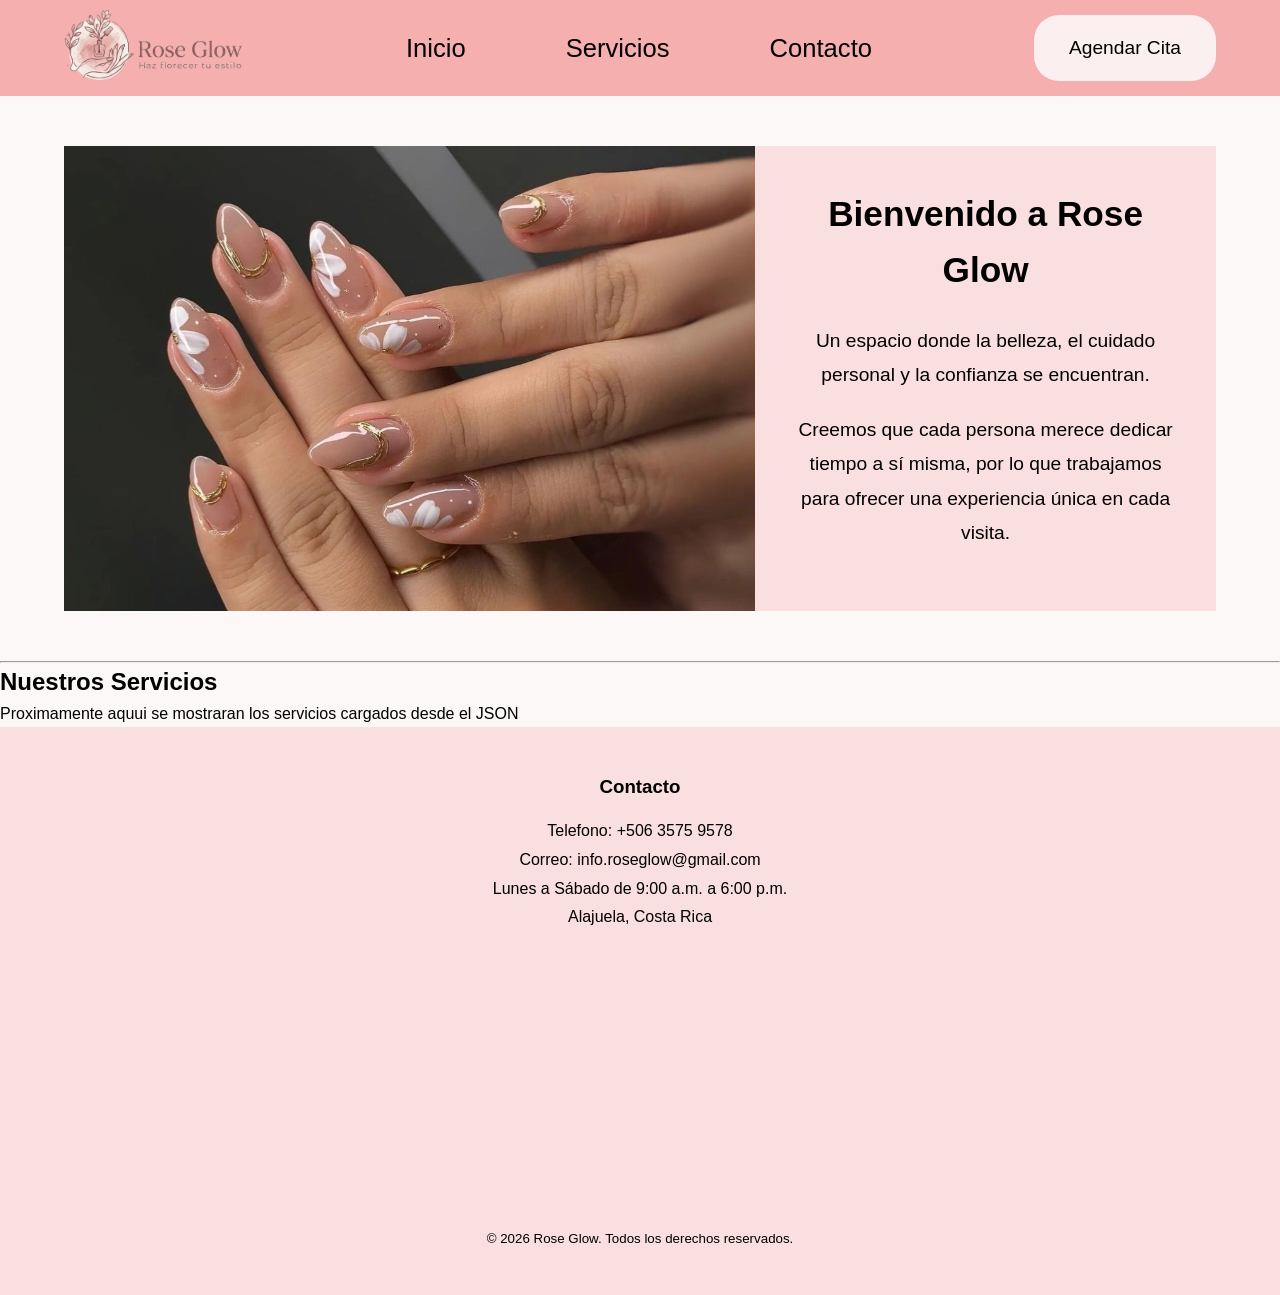
==== index.html @ ce11af3e "Creacion de header, hero y footer" ====
<!DOCTYPE html>
<html lang="es">

<head>
    <meta charset="UTF-8">
    <meta name="viewport" content="width=device-width, initial-scale=1.0">
    <link rel="stylesheet" href="css/styles.css">
    <title>Rose Glow | Haz florecer tu estilo</title>
</head>

<body>
    <header class="site-header">
        <div class="container header-content">
            <div class="logo-container">
                <img src="images/logo horizontal.png" alt="Logo Rose Glow" class="logo">
            </div>
            <nav class="main-nav">
                <ul>
                    <li><a href="index.html">Inicio</a></li>
                    <li><a href="#servicios">Servicios</a></li>
                    <li><a href="#contacto">Contacto</a></li>
                </ul>
            </nav>
            <a href="agendar.html" class="btn-agendar">Agendar Cita</a>
        </div>
    </header>
    <main>
        <section id="inicio" class="hero">
            <div class="container hero-content">
                <figure class="hero-image">
                    <img src="images/imagen hero.jpg" alt="Diseño de uñas">
                </figure>
                <div class="hero-text">
                    <h1>Bienvenido a Rose Glow</h1>
                    <p>
                        Un espacio donde la belleza, el cuidado personal y la confianza se encuentran.</p>
                    <p>
                        Creemos que cada persona merece dedicar tiempo a sí misma, por lo que trabajamos para ofrecer una
                        experiencia única en cada visita.
                    </p>
                </div>
            </div>
        </section>

        <hr>

        <section id="servicios">
            <h2>Nuestros Servicios</h2>

            <p>Proximamente aquui se mostraran los servicios cargados desde el JSON</p>
        </section>
    </main>

    <footer id="contacto">
        <div class="footer-container">
            <div class="footer-info">
                <h3>Contacto</h3>
                <address>
                    Telefono: +506 3575 9578 <br>
                    Correo: info.roseglow@gmail.com <br>
                    Lunes a Sábado de 9:00 a.m. a 6:00 p.m. <br>
                    Alajuela, Costa Rica
                </address>
            </div>

            <div class="footer-map">
                <iframe src="https://www.google.com/maps?q=Alajuela,Costa%20Rica&output=embed" width="350" height="250"
                    loading="lazy" title="Mapa de Rose Glow">
                </iframe>
            </div>
        </div>
        <p>
            <small>&copy; 2026 Rose Glow. Todos los derechos reservados.</small>
        </p>
    </footer>
</body>

</html>
---- css/styles.css ----
/* =========================
Reset
========================= */

* {
    margin: 0;
    padding: 0;
    box-sizing: border-box;
}

html {
    scroll-behavior: smooth;
}

body {
    font-family: Arial, Helvetica, sans-serif;
    background-color: #fcf8f8;
    color: #000;
    line-height: 1.6;
}

/* =========================
Utilidades generales
========================= */

.container {
    width: 90%;
    margin: 0 auto;
    display: block;
}

/* =========================
Header
========================= */

.site-header{
    background-color: #f5afaf;
    padding: 3px 0;
}

.header-content{
    display: flex;
    align-items: center;
    justify-content: space-between;
    min-height: 90px;
}

.logo{
    width: 180px;
    height: auto;
}

/* =========================
Navegación
========================= */

.main-nav ul {
    list-style: none;
    display: flex;
    align-items: center;
}

.main-nav li {
    padding: 0 40px;
}

.main-nav a {
    text-decoration: none;
    color: black;
    font-size: 1.6rem;
    padding: 8px 10px;
    border-radius: 6px;
    display: inline-block;
}

.main-nav a:hover {
    background-color: #fbefef;
}

/* =========================
Hero
========================= */

.hero {
    padding: 50px 0;
}

.hero-content {
    display: flex;
    align-items: stretch;
    overflow: hidden;
}

.hero-text {
    width: 40%;
    background-color: #f9dfdf;
    display: flex;
    flex-direction: column;
    justify-content: center;
    padding: 40px;
    text-align: center;
}

.hero-text h1 {
    font-size: 2.2rem;
    margin-bottom: 25px;
}

.hero-text p {
    font-size: 1.2rem;
    line-height: 1.8;
    margin-bottom: 20px;
}

.hero-image {
    width: 60%;
}

.hero-image img {
    width: 100%;
    height: 100%;
    object-fit: cover;
    display: block;
}

/* =========================
Boton Agendar
========================= */

.btn-agendar {
    background-color: #fbefef;
    color: black;
    padding: 18px 35px;
    border-radius: 25px;
    font-size: 1.2rem;
    text-decoration: none;
}

.btn-agendar:hover {
    background-color: #f9dfdf;
}

/* =========================
Footer
========================= */

footer {
    background-color: #f9dfdf;
    padding: 45px 20px;
    text-align: center;
}

footer h3 {
    margin-bottom: 15px;
}

footer address {
    font-style: normal;
    line-height: 1.8;
    margin-bottom: 20px;
}

footer iframe {
    margin-top: 15px;
    border: none;
    border-radius: 10px;
}
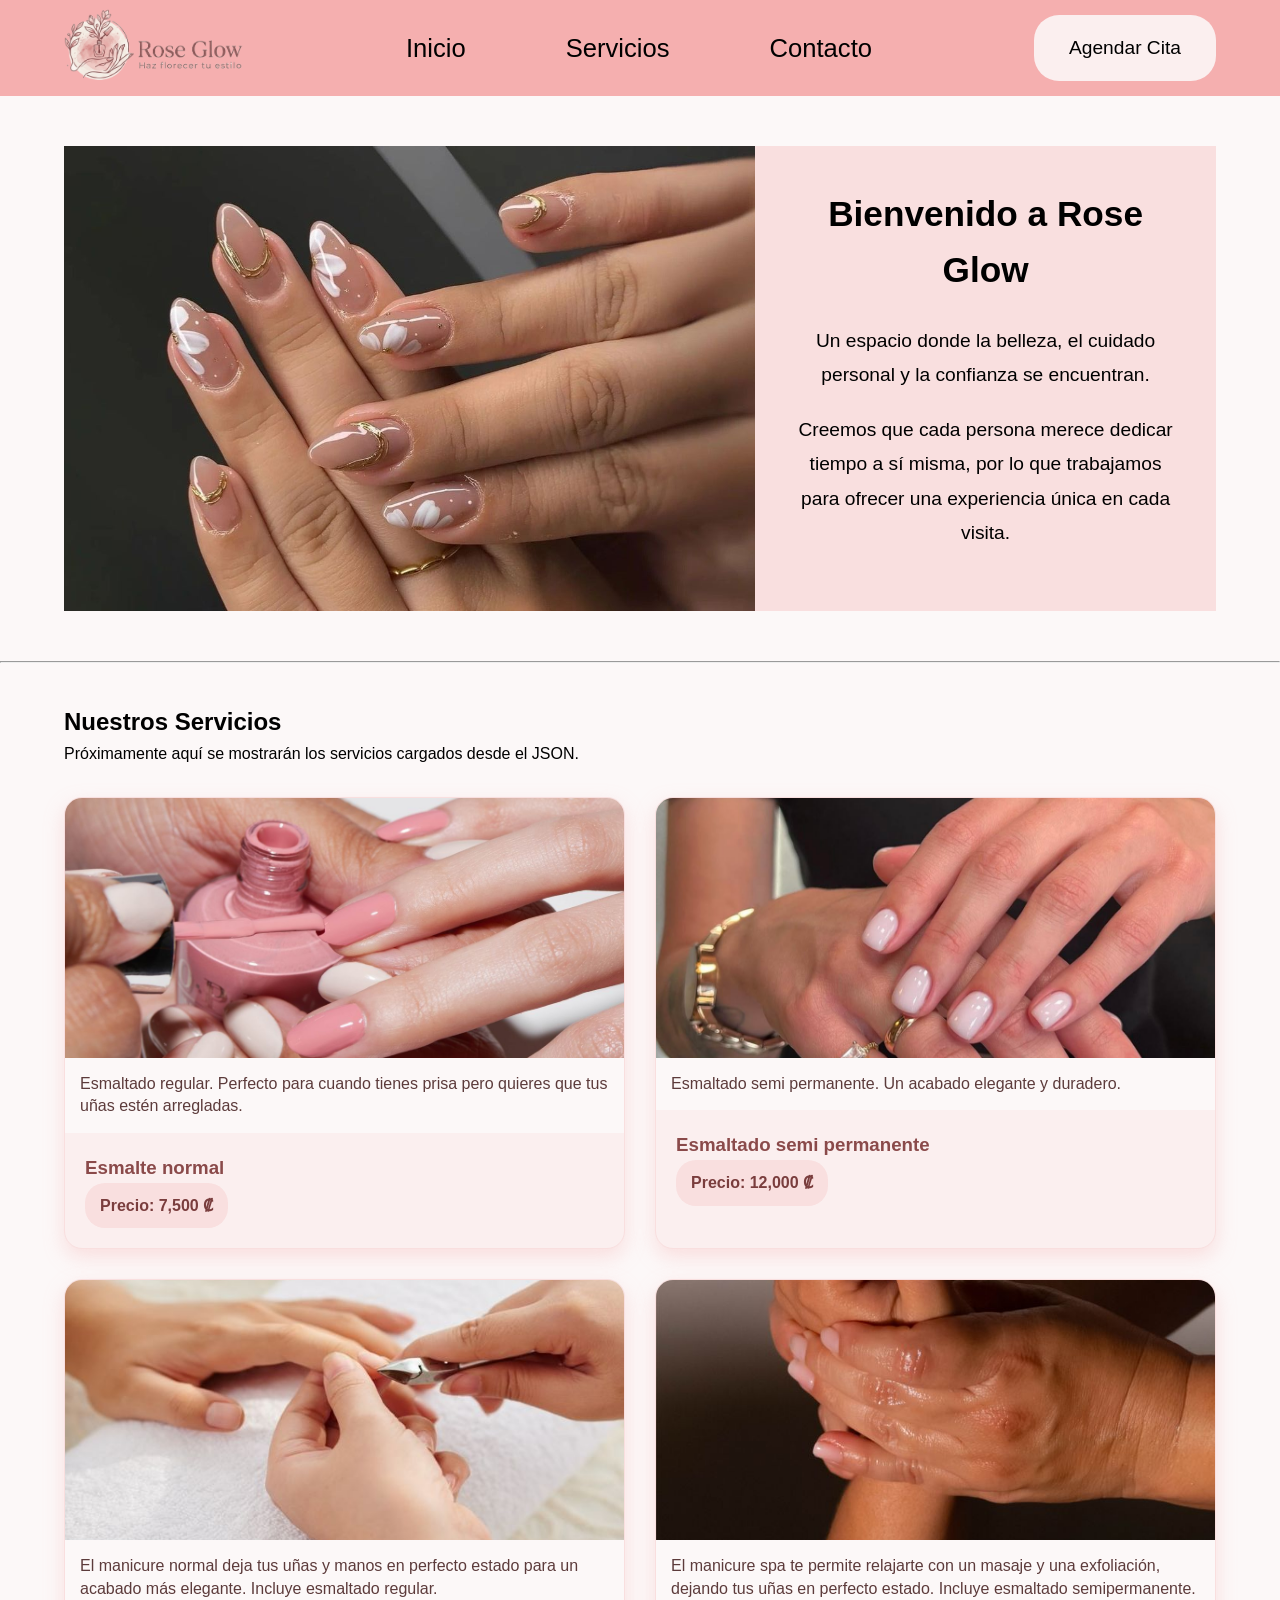
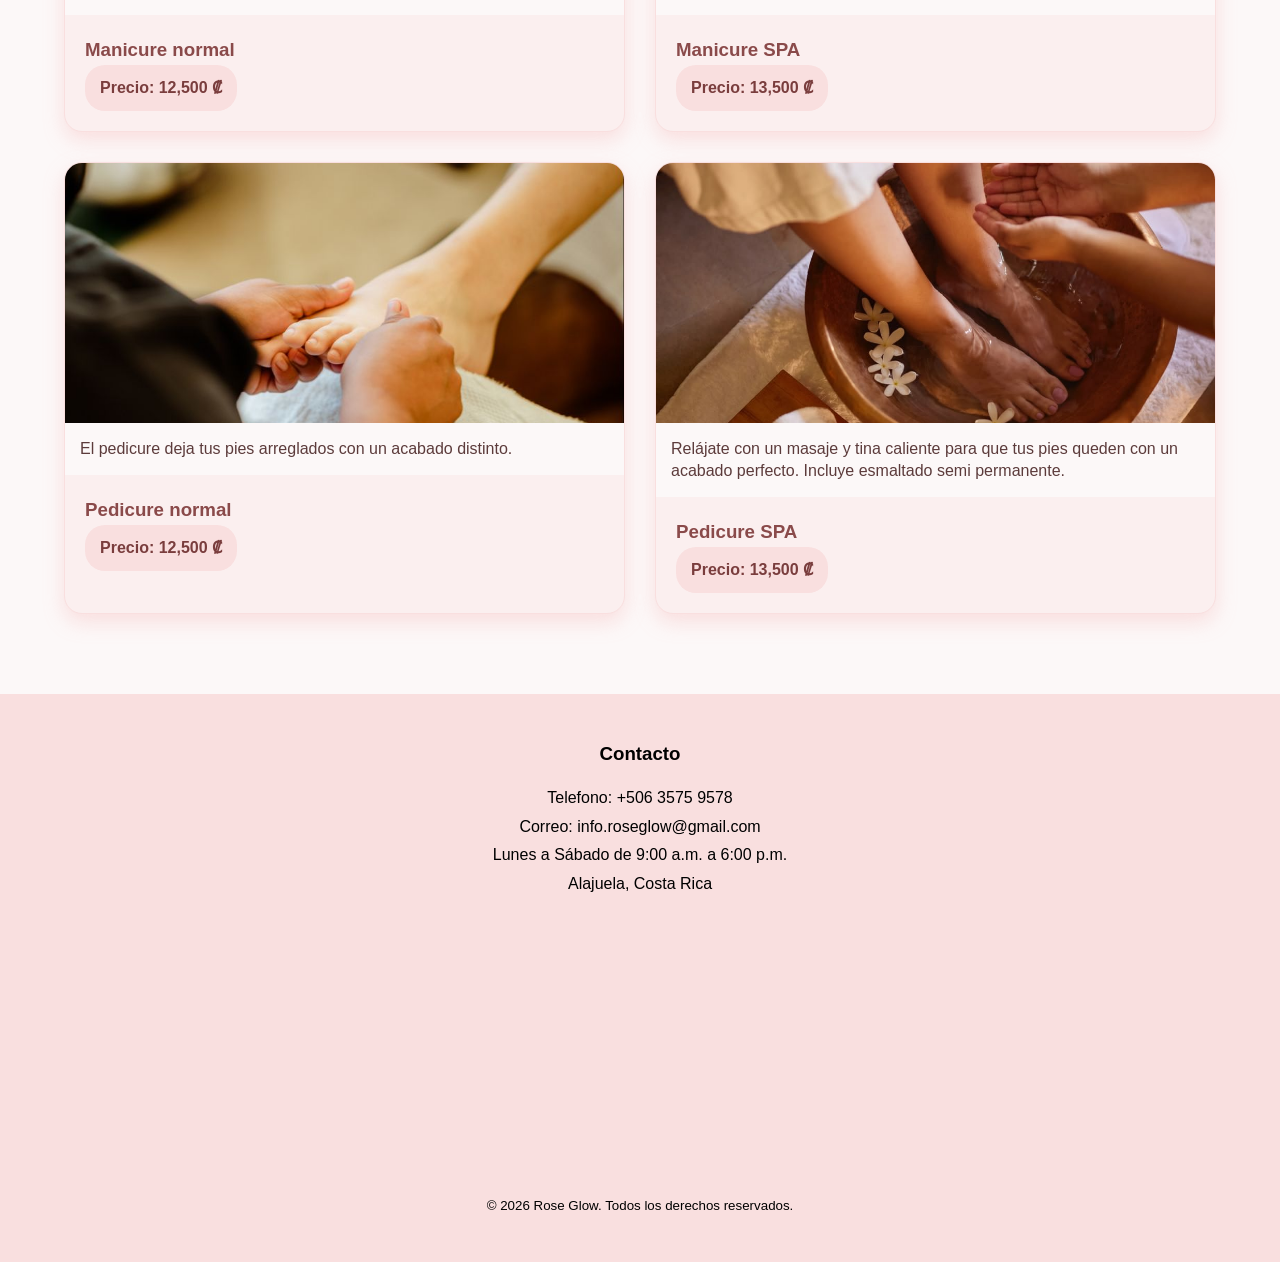
==== commit 08e2e875: "Servcios creados en cards individuales (foto, descripcion y precio para cada uno)" ====
--- a/index.html
+++ b/index.html
@@ -45,10 +45,105 @@
         <hr>
 
         <section id="servicios">
-            <h2>Nuestros Servicios</h2>
+    <section id="servicios" class="events-section">
+    <div class="container">
+        <h2>Nuestros Servicios</h2>
 
-            <p>Proximamente aquui se mostraran los servicios cargados desde el JSON</p>
-        </section>
+        <p>Próximamente aquí se mostrarán los servicios cargados desde el JSON.</p>
+
+        <div class="servicios-grid">
+
+            <article class="servicios-card">
+                <figure>
+                    <img src="images/esmalte normal.jpg" alt="Esmalte normal">
+                    <figcaption>
+                        Esmaltado regular. Perfecto para cuando tienes prisa pero quieres que tus uñas estén arregladas.
+                    </figcaption>
+                </figure>
+
+                <div class="servicios-card-content">
+                    <h3>Esmalte normal</h3>
+                    <span class="servicios-category">Precio: 7,500 ₡</span>
+                </div>
+            </article>
+
+            <article class="servicios-card">
+                <figure>
+                    <img src="images/esmaltado semi.jpg" alt="Esmaltado semi permanente">
+                    <figcaption>
+                        Esmaltado semi permanente. Un acabado elegante y duradero.
+                    </figcaption>
+                </figure>
+
+                <div class="servicios-card-content">
+                    <h3>Esmaltado semi permanente</h3>
+                    <span class="servicios-category">Precio: 12,000 ₡</span>
+                </div>
+            </article>
+
+            <article class="servicios-card">
+                <figure>
+                    <img src="images/manicure normal.jpg" alt="Manicure normal">
+                    <figcaption>
+                        El manicure normal deja tus uñas y manos en perfecto estado para un acabado más elegante.
+                        Incluye esmaltado regular.
+                    </figcaption>
+                </figure>
+
+                <div class="servicios-card-content">
+                    <h3>Manicure normal</h3>
+                    <span class="servicios-category">Precio: 12,500 ₡</span>
+                </div>
+            </article>
+
+            <article class="servicios-card">
+                <figure>
+                    <img src="images/Manicure SPA.jpg" alt="Manicure spa">
+                    <figcaption>
+                        El manicure spa te permite relajarte con un masaje y una exfoliación, dejando tus uñas en perfecto estado.
+                        Incluye esmaltado semipermanente.
+                    </figcaption>
+                </figure>
+
+                <div class="servicios-card-content">
+                    <h3>Manicure SPA</h3>
+                    <span class="servicios-category">Precio: 13,500 ₡</span>
+                </div>
+            </article>
+
+            <article class="servicios-card">
+                <figure>
+                    <img src="images/Pedi normal.jpg" alt="Pedicure normal">
+                    <figcaption>
+                        El pedicure deja tus pies arreglados con un acabado distinto.
+                    </figcaption>
+                </figure>
+
+                <div class="servicios-card-content">
+                    <h3>Pedicure normal</h3>
+                    <span class="servicios-category">Precio: 12,500 ₡</span>
+                </div>
+            </article>
+
+            <article class="servicios-card">
+                <figure>
+                    <img src="images/pedi spa.jpg" alt="Pedicure spa">
+                    <figcaption>
+                        Relájate con un masaje y tina caliente para que tus pies queden con un acabado perfecto.
+                        Incluye esmaltado semi permanente.
+                    </figcaption>
+                </figure>
+
+                <div class="servicios-card-content">
+                    <h3>Pedicure SPA</h3>
+                    <span class="servicios-category">Precio: 13,500 ₡</span>
+                </div>
+            </article>
+
+        </div>
+    </div>
+</section>
+</section>
     </main>
 
     <footer id="contacto">
--- a/css/styles.css
+++ b/css/styles.css
@@ -164,4 +164,71 @@
     margin-top: 15px;
     border: none;
     border-radius: 10px;
+}
+
+/*======================
+Servicios
+======================*/
+.events-section {
+    background-color: #FCF8F8;
+    padding-top: 40px;
+    padding-bottom: 80px;
+}
+
+.servicios-grid {
+    display: grid;
+    grid-template-columns: repeat(2, 1fr);
+    gap: 30px;
+    margin-top: 30px;
+}
+
+.servicios-card {
+    background-color: #FBEFEF;
+    border-radius: 18px;
+    overflow: hidden;
+    border: 1px solid #F9DFDF;
+    box-shadow: 0 8px 20px rgba(245, 175, 175, 0.35);
+}
+
+.servicios-card figure {
+    margin: 0;
+}
+
+.servicios-card img {
+    width: 100%;
+    height: 260px;
+    object-fit: cover;
+    display: block;
+}
+
+.servicios-card figcaption {
+    padding: 15px;
+    background-color: #FCF8F8;
+    color: #5c3b3b;
+    font-size: 16px;
+    line-height: 1.4;
+}
+
+.servicios-card-content {
+    padding: 20px;
+}
+
+.servicios-card-content h3 {
+    margin-top: 0;
+    color: #8a4a4a;
+}
+
+.servicios-category {
+    display: inline-block;
+    background-color: #F9DFDF;
+    color: #7a3d3d;
+    padding: 10px 15px;
+    border-radius: 20px;
+    font-weight: bold;
+}
+
+@media (max-width: 768px) {
+    .servicios-grid {
+        grid-template-columns: 1fr;
+    }
 }
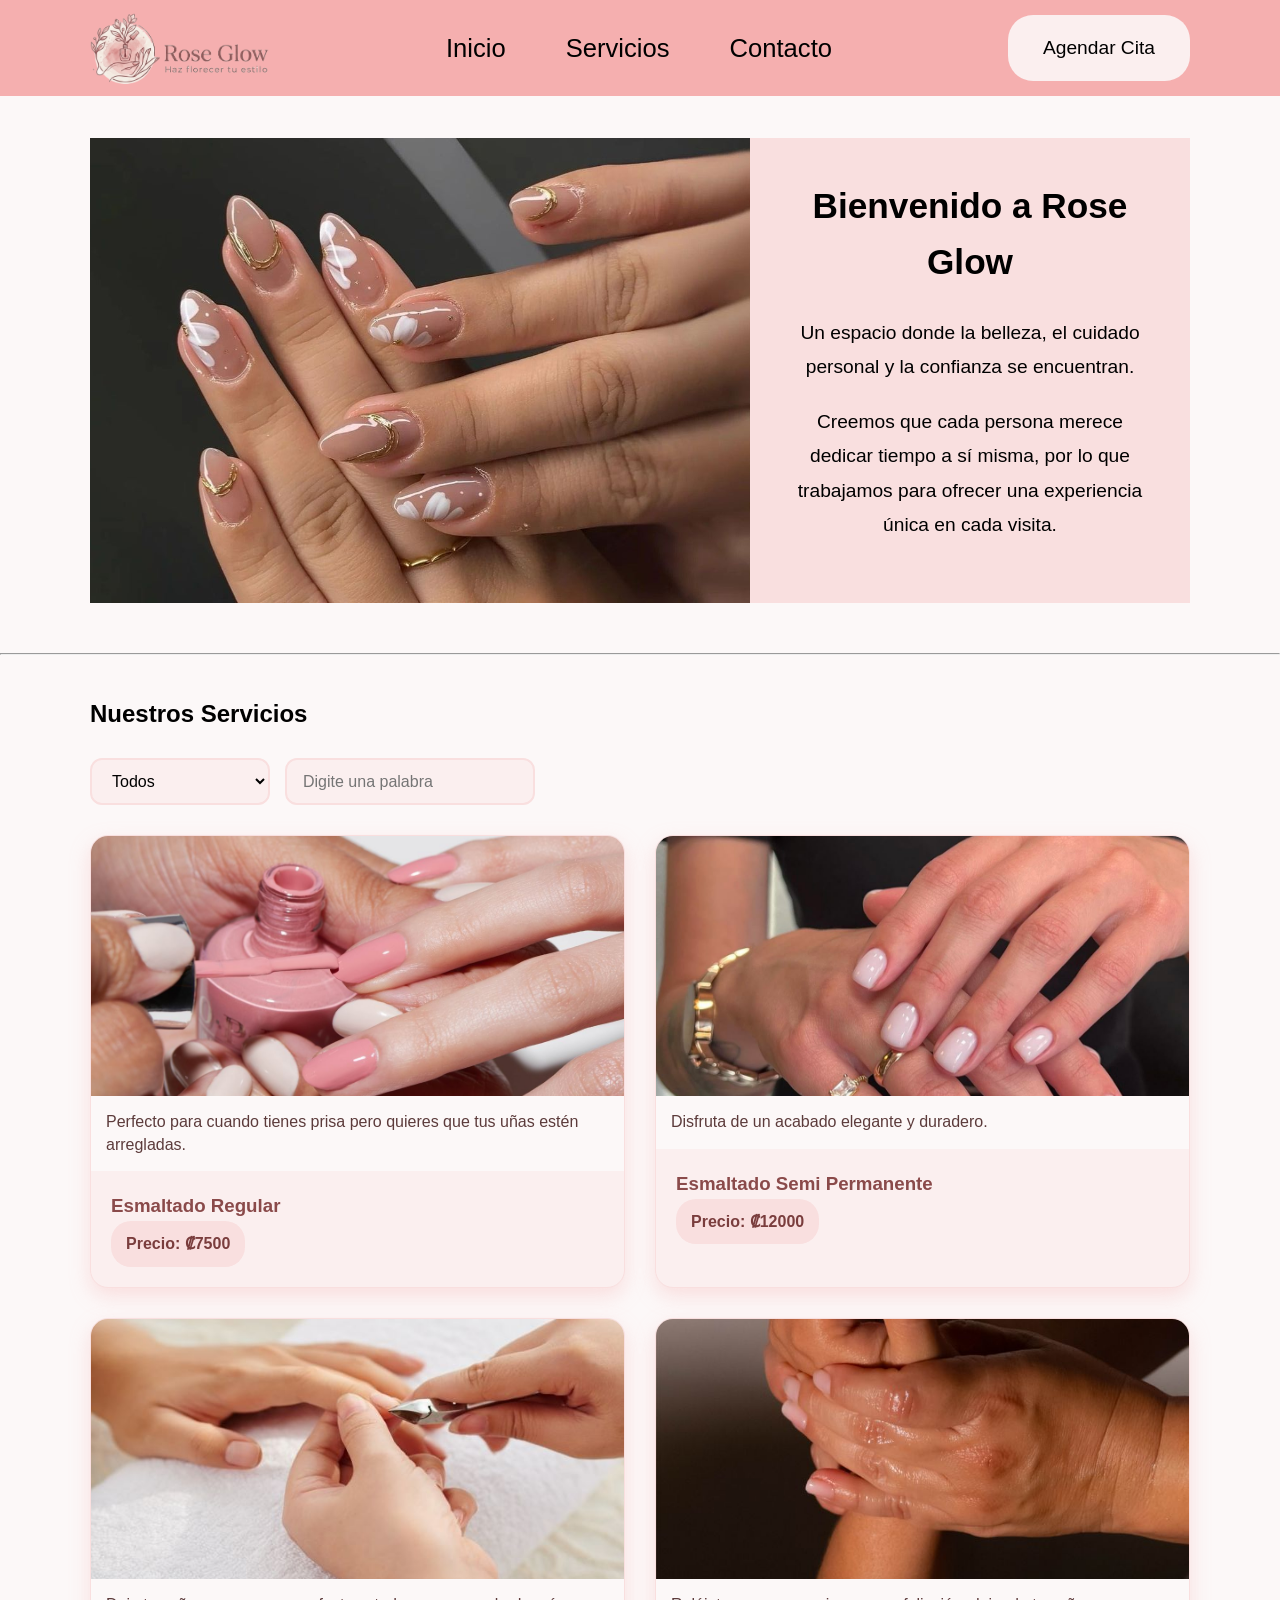
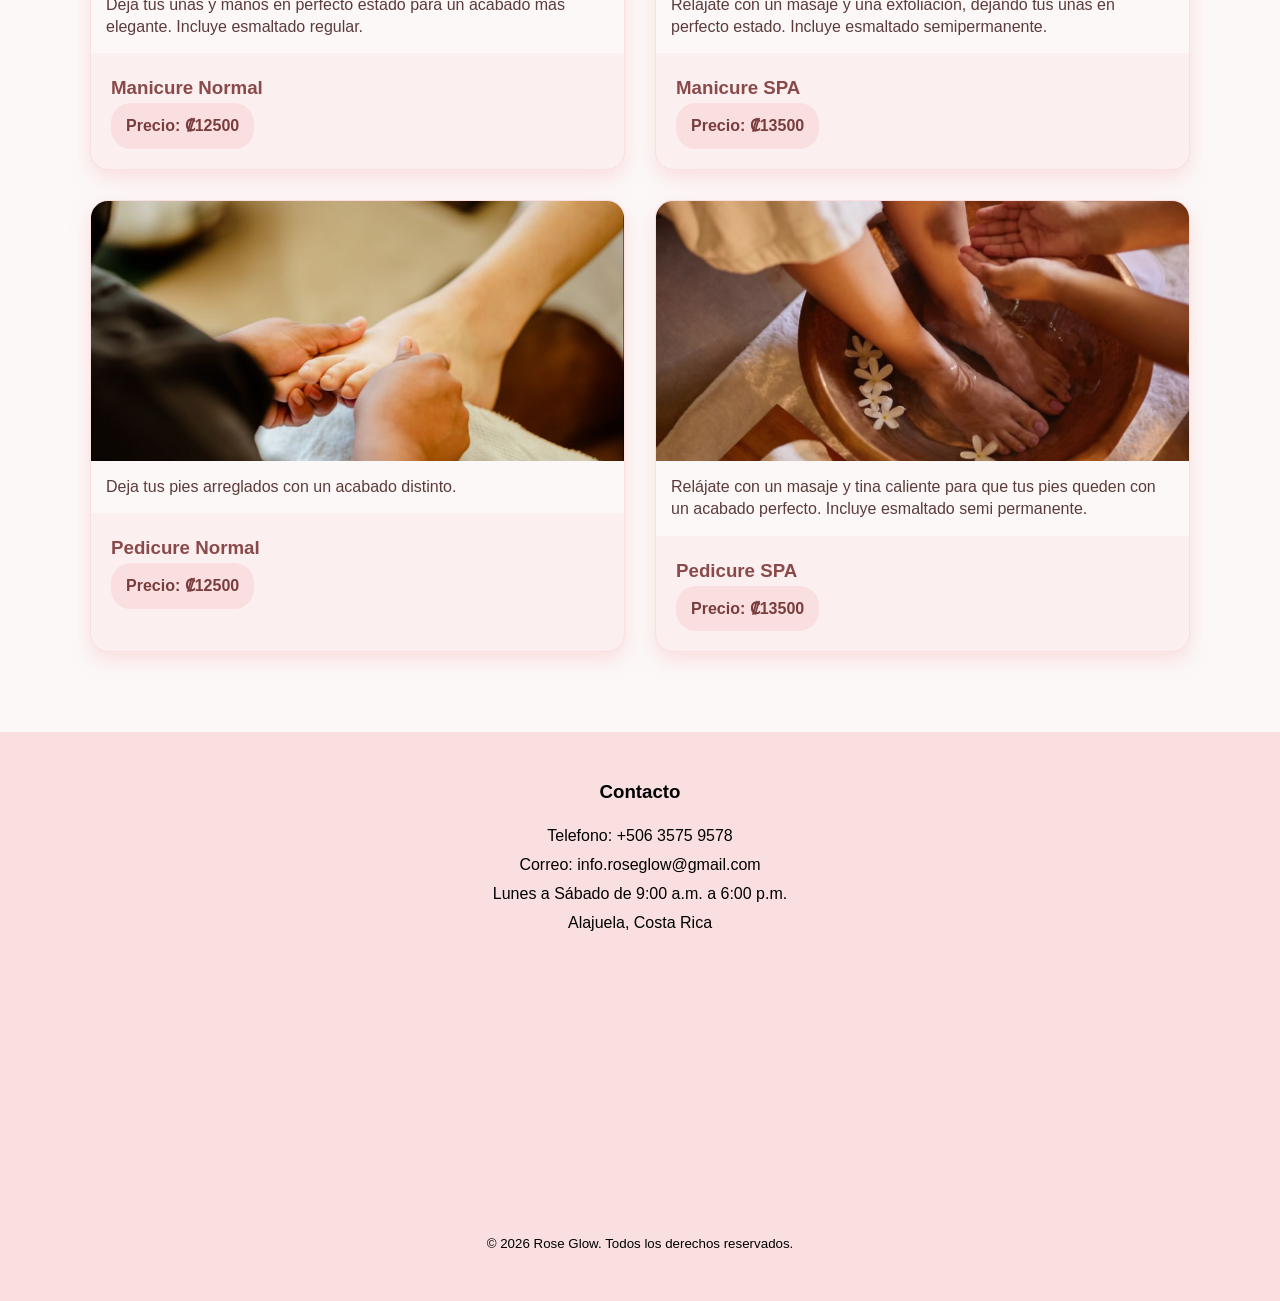
==== commit 3b9951fb: "Implementacion de JavaScript y los filtros para los servicios" ====
--- a/index.html
+++ b/index.html
@@ -4,16 +4,29 @@
 <head>
     <meta charset="UTF-8">
     <meta name="viewport" content="width=device-width, initial-scale=1.0">
+    <!-- CSS externo principal del sitio -->
     <link rel="stylesheet" href="css/styles.css">
     <title>Rose Glow | Haz florecer tu estilo</title>
 </head>
 
 <body>
+    <!-- Encabezado principal fijo del sitio -->
     <header class="site-header">
         <div class="container header-content">
             <div class="logo-container">
                 <img src="images/logo horizontal.png" alt="Logo Rose Glow" class="logo">
             </div>
+
+            <!-- *** Checkbox oculto para controlar el menú hamburguesa sin JavaScript -->
+            <input type="checkbox" id="menu-toggle" class="menu-toggle">
+
+            <!-- *** Botón visual del menú hamburguesa -->
+            <label for="menu-toggle" class="menu-button">
+                <span></span>
+                <span></span>
+                <span></span>
+            </label>
+            <!-- Navegación principal -->
             <nav class="main-nav">
                 <ul>
                     <li><a href="index.html">Inicio</a></li>
@@ -44,108 +57,30 @@
 
         <hr>
 
-        <section id="servicios">
     <section id="servicios" class="events-section">
     <div class="container">
         <h2>Nuestros Servicios</h2>
 
-        <p>Próximamente aquí se mostrarán los servicios cargados desde el JSON.</p>
+        <div class="filtros">
+            <select id="filtroCategoria">
+                <option value="Todos">Todos</option>
+                <option value="Manicure">Manicure</option>
+                <option value="Pedicure">Pedicure</option>
+                <option value="Esmaltado">Esmaltado</option>
+            </select>
 
-        <div class="servicios-grid">
+            <input type="text" id="busquedaServicio" placeholder="Digite una palabra">
+        </div>
 
-            <article class="servicios-card">
-                <figure>
-                    <img src="images/esmalte normal.jpg" alt="Esmalte normal">
-                    <figcaption>
-                        Esmaltado regular. Perfecto para cuando tienes prisa pero quieres que tus uñas estén arregladas.
-                    </figcaption>
-                </figure>
-
-                <div class="servicios-card-content">
-                    <h3>Esmalte normal</h3>
-                    <span class="servicios-category">Precio: 7,500 ₡</span>
-                </div>
-            </article>
-
-            <article class="servicios-card">
-                <figure>
-                    <img src="images/esmaltado semi.jpg" alt="Esmaltado semi permanente">
-                    <figcaption>
-                        Esmaltado semi permanente. Un acabado elegante y duradero.
-                    </figcaption>
-                </figure>
-
-                <div class="servicios-card-content">
-                    <h3>Esmaltado semi permanente</h3>
-                    <span class="servicios-category">Precio: 12,000 ₡</span>
-                </div>
-            </article>
-
-            <article class="servicios-card">
-                <figure>
-                    <img src="images/manicure normal.jpg" alt="Manicure normal">
-                    <figcaption>
-                        El manicure normal deja tus uñas y manos en perfecto estado para un acabado más elegante.
-                        Incluye esmaltado regular.
-                    </figcaption>
-                </figure>
-
-                <div class="servicios-card-content">
-                    <h3>Manicure normal</h3>
-                    <span class="servicios-category">Precio: 12,500 ₡</span>
-                </div>
-            </article>
-
-            <article class="servicios-card">
-                <figure>
-                    <img src="images/Manicure SPA.jpg" alt="Manicure spa">
-                    <figcaption>
-                        El manicure spa te permite relajarte con un masaje y una exfoliación, dejando tus uñas en perfecto estado.
-                        Incluye esmaltado semipermanente.
-                    </figcaption>
-                </figure>
-
-                <div class="servicios-card-content">
-                    <h3>Manicure SPA</h3>
-                    <span class="servicios-category">Precio: 13,500 ₡</span>
-                </div>
-            </article>
-
-            <article class="servicios-card">
-                <figure>
-                    <img src="images/Pedi normal.jpg" alt="Pedicure normal">
-                    <figcaption>
-                        El pedicure deja tus pies arreglados con un acabado distinto.
-                    </figcaption>
-                </figure>
-
-                <div class="servicios-card-content">
-                    <h3>Pedicure normal</h3>
-                    <span class="servicios-category">Precio: 12,500 ₡</span>
-                </div>
-            </article>
-
-            <article class="servicios-card">
-                <figure>
-                    <img src="images/pedi spa.jpg" alt="Pedicure spa">
-                    <figcaption>
-                        Relájate con un masaje y tina caliente para que tus pies queden con un acabado perfecto.
-                        Incluye esmaltado semi permanente.
-                    </figcaption>
-                </figure>
-
-                <div class="servicios-card-content">
-                    <h3>Pedicure SPA</h3>
-                    <span class="servicios-category">Precio: 13,500 ₡</span>
-                </div>
-            </article>
+        <div class="servicios-grid" id="serviciosGrid">
 
         </div>
     </div>
 </section>
-</section>
+
     </main>
 
+    <!-- Pie de página -->
     <footer id="contacto">
         <div class="footer-container">
             <div class="footer-info">
@@ -168,6 +103,7 @@
             <small>&copy; 2026 Rose Glow. Todos los derechos reservados.</small>
         </p>
     </footer>
+    <script src="js/servicios.js"></script>
 </body>
 
 </html>
--- a/css/styles.css
+++ b/css/styles.css
@@ -17,6 +17,15 @@
     background-color: #fcf8f8;
     color: #000;
     line-height: 1.6;
+
+    /* Espacio para que el header fixed no tape el contenido */
+    padding-top: 88px;
+}
+
+img {
+    max-width: 100%;
+    height: auto;
+    display: block;
 }
 
 /* =========================
@@ -24,9 +33,8 @@
 ========================= */
 
 .container {
-    width: 90%;
+    width: min(90%, 1100px);
     margin: 0 auto;
-    display: block;
 }
 
 /* =========================
@@ -36,6 +44,13 @@
 .site-header{
     background-color: #f5afaf;
     padding: 3px 0;
+
+    position: fixed;
+    top: 0;
+    left: 0;
+    width: 100%;
+
+    z-index: 1000;
 }
 
 .header-content{
@@ -50,6 +65,28 @@
     height: auto;
 }
 
+/*  Checkbox oculto usado para abrir/cerrar menú */
+.menu-toggle {
+    display: none;
+}
+
+/*  Botón hamburguesa oculto en escritorio */
+.menu-button {
+    display: none;
+    width: 38px;
+    height: 32px;
+    cursor: pointer;
+}
+
+/*  Líneas del botón hamburguesa */
+.menu-button span {
+    display: block;
+    height: 4px;
+    margin-bottom: 6px;
+    background-color: black;
+    border-radius: 4px;
+}
+
 /* =========================
 Navegación
 ========================= */
@@ -61,7 +98,7 @@
 }
 
 .main-nav li {
-    padding: 0 40px;
+    padding: 0 20px;
 }
 
 .main-nav a {
@@ -71,6 +108,7 @@
     padding: 8px 10px;
     border-radius: 6px;
     display: inline-block;
+    transition: 0.3s; /* Cambio de color mas suave */
 }
 
 .main-nav a:hover {
@@ -134,6 +172,13 @@
     border-radius: 25px;
     font-size: 1.2rem;
     text-decoration: none;
+    transition: 0.3s; /* Cambio de color mas suave */
+
+    /* Se centra el texto del boton cuando se hace mas pequeña la pantalla*/
+    display: flex;
+    align-items: center;
+    justify-content: center;
+    text-align: center;
 }
 
 .btn-agendar:hover {
@@ -227,8 +272,175 @@
     font-weight: bold;
 }
 
-@media (max-width: 768px) {
+/* =========================
+Filtros y busqueda
+========================= */
+
+.filtros {
+    display: flex;
+    gap: 15px;
+    margin: 25px 0;
+    flex-wrap: wrap;
+}
+
+.filtros select,
+.filtros input {
+    padding: 12px 16px;
+    border: 2px solid #f9dfdf;
+    border-radius: 12px;
+    background-color: #fbefef;
+    font-size: 1rem;
+    outline: none;
+    transition: 0.3s;
+}
+
+.filtros select {
+    min-width: 180px;
+}
+
+.filtros input {
+    width: 250px;
+}
+
+.filtros select:focus,
+.filtros input:focus {
+    border-color: #f5afaf;
+    box-shadow: 0 0 10px rgba(245, 175, 175, 0.4);
+}
+
+.filtros select:hover,
+.filtros input:hover {
+    background-color: #fff5f5;
+}
+
+/* =========================
+MEDIA QUERY TABLET
+========================= */
+
+/*  Ajustes para pantallas medianas */
+@media (max-width: 900px) {
+    body {
+        padding-top: 86px;
+    }
+
+    /*  Hero pasa de dos columnas a una columna */
+    .hero-content {
+        flex-direction: column;
+        align-items: flex-start;
+    }
+
+    .hero-text,
+    .hero-image {
+        width: 100%;
+    }
+
+    /*  Menú todavía visible, pero con menos separación */
+    .main-nav ul {
+        gap: 6px;
+    }
+
+    .main-nav a {
+        font-size: 0.9rem;
+        padding: 7px 8px;
+    }
+}
+
+/* =========================
+MEDIA QUERY MÓVIL
+========================= */
+
+/*  Ajustes para pantallas pequeñas */
+@media (max-width: 700px) {
+    body {
+        padding-top: 78px;
+    }
+
+    .site-header {
+        padding: 14px 0;
+    }
+
+    .header-content {
+        min-height: 70px;
+        position: relative;
+        gap: 10px;
+    }
+
+    /*  Muestra el botón hamburguesa */
+    .menu-button {
+        display: block;
+    }
+
+    /*  Menú oculto inicialmente */
+    .main-nav {
+        display: none;
+        position: absolute;
+        top: 52px;
+        left: 0;
+        width: 100%;
+
+        background-color: #f5afaf;
+        border-top: 1px solid #f9dfdf;
+        padding: 14px;
+        border-radius: 0 0 12px 12px;
+
+        z-index: 999;
+    }
+
+    /*  Cuando el checkbox está activo, se muestra el menú */
+    .menu-toggle:checked~.main-nav {
+        display: block;
+    }
+
+    /*  Menú vertical en móvil */
+    .main-nav ul {
+        display: flex;
+        flex-direction: column;
+        align-items: stretch;
+        gap: 8px;
+    }
+
+    .main-nav a {
+        display: block;
+        padding: 12px;
+        background-color: #fbefef;
+        color: black;
+        border-radius: 8px;
+    }
+
+    .main-nav a:hover {
+        background-color: #f9dfdf;
+        color: black;
+    }
+
+    .hero {
+        padding: 48px 0;
+    }
+
+    .hero-text h1 {
+        font-size: 2rem;
+    }
+
     .servicios-grid {
         grid-template-columns: 1fr;
     }
-}+
+    .btn-agendar {
+        padding: 12px 20px;
+        font-size: 1rem;
+    }
+}
+
+/* =========================
+MEDIA QUERY MÓVIL PEQUEÑO
+========================= */
+
+/*  Ajustes para teléfonos angostos */
+@media (max-width: 420px) {
+    .logo {
+        width: 120px;
+    }
+
+    .hero-text h1 {
+        font-size: 1.75rem;
+    }
+}
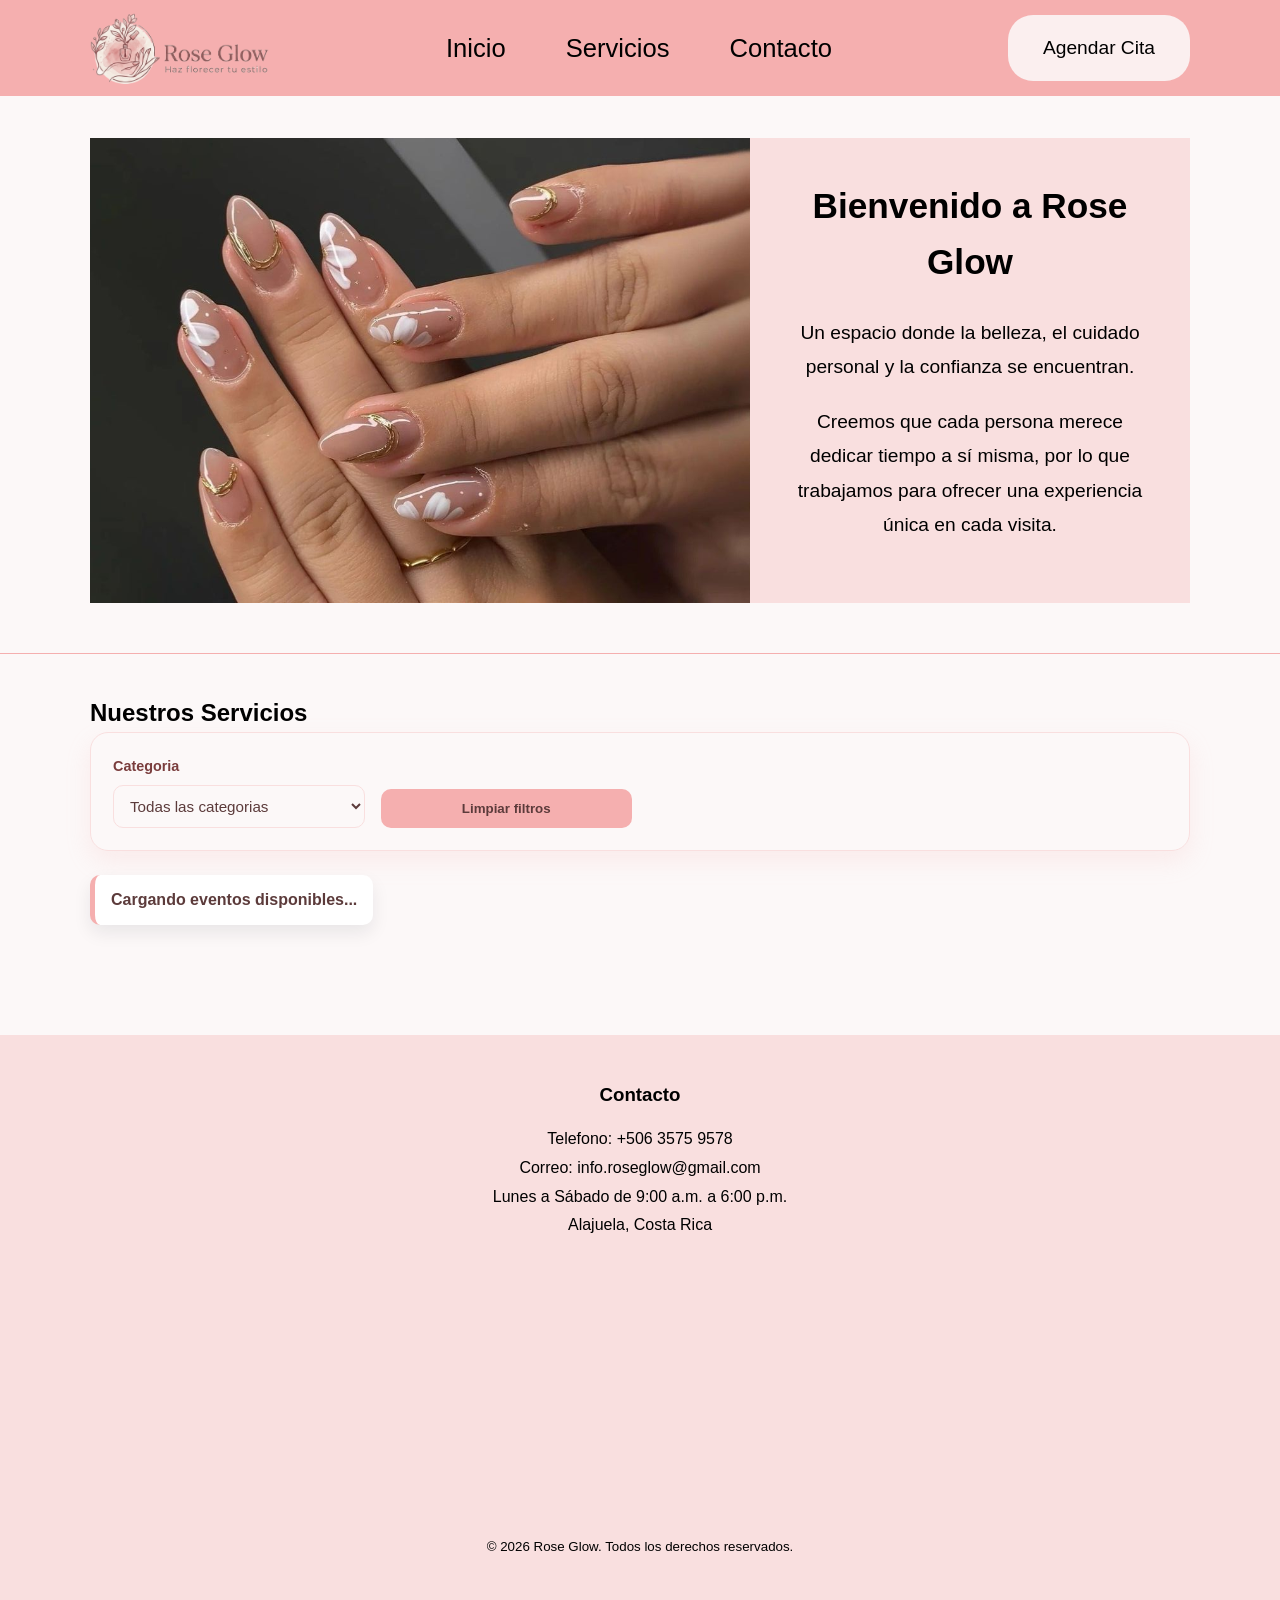
==== commit ef543dc9: "Diseño de pagina agendar" ====
--- a/index.html
+++ b/index.html
@@ -52,31 +52,36 @@
                         experiencia única en cada visita.
                     </p>
                 </div>
+
             </div>
         </section>
 
         <hr>
 
-    <section id="servicios" class="events-section">
-    <div class="container">
-        <h2>Nuestros Servicios</h2>
+        <section id="servicios" class="events-section">
+            <div class="container">
+                <h2>Nuestros Servicios</h2>
 
-        <div class="filtros">
-            <select id="filtroCategoria">
-                <option value="Todos">Todos</option>
-                <option value="Manicure">Manicure</option>
-                <option value="Pedicure">Pedicure</option>
-                <option value="Esmaltado">Esmaltado</option>
-            </select>
+                <div class="filters-panel">
+                    <div class="filter-group">
+                        <label for="filtroCategoria">Categoria</label>
+                        <select id="filtroCategoria">
+                            <option value="">Todas las categorias</option>
+                        </select>
+                    </div>
 
-            <input type="text" id="busquedaServicio" placeholder="Digite una palabra">
-        </div>
+                    <button id="btnLimpiarFiltros" class="btn-clear">
+                        Limpiar filtros
+                    </button>
+                </div>
 
-        <div class="servicios-grid" id="serviciosGrid">
+                <p id="mensajeServicios" class="services-message">
+                    Cargando eventos disponibles...
+                </p>
 
-        </div>
-    </div>
-</section>
+                <div class="servicios-grid" id="serviciosGrid"></div>
+            </div>
+        </section>
 
     </main>
 
--- a/css/styles.css
+++ b/css/styles.css
@@ -116,6 +116,15 @@
 }
 
 /* =========================
+<hr>
+========================= */
+hr {
+    border: none;
+    height: 1px;
+    background-color: #F5AFAF;
+}
+
+/* =========================
 Hero
 ========================= */
 
@@ -233,10 +242,15 @@
     overflow: hidden;
     border: 1px solid #F9DFDF;
     box-shadow: 0 8px 20px rgba(245, 175, 175, 0.35);
+
+    display: flex;
+    flex-direction: column;
 }
 
 .servicios-card figure {
     margin: 0;
+    display: flex;
+    flex-direction: column;
 }
 
 .servicios-card img {
@@ -252,14 +266,19 @@
     color: #5c3b3b;
     font-size: 16px;
     line-height: 1.4;
+
+    min-height: 95px;
 }
 
 .servicios-card-content {
     padding: 20px;
+    background-color: #FBEFEF;
+    flex-grow: 1;
 }
 
 .servicios-card-content h3 {
     margin-top: 0;
+    margin-bottom: 10px;
     color: #8a4a4a;
 }
 
@@ -276,41 +295,78 @@
 Filtros y busqueda
 ========================= */
 
-.filtros {
-    display: flex;
-    gap: 15px;
-    margin: 25px 0;
-    flex-wrap: wrap;
-}
-
-.filtros select,
-.filtros input {
+.filters-panel {
+    background-color: linear-gradient(135deg, #FCF8F8, #FBEFEF);
+    border: 1px solid #F9DFDF;
+    border-radius: 18px;
+    padding: 22px;
+    margin-bottom: 24px;
+
+    display: grid;
+    grid-template-columns: repeat(4, 1fr);
+    gap: 16px;
+    align-items: end;
+
+    box-shadow: 0 10px 25px rgba(245, 175, 175, 0.18);
+}
+
+.filter-group {
+    display: flex;
+    flex-direction: column;
+    gap: 7px;
+}
+
+.filter-group label {
+    color: #7a3d3d;
+    font-weight: bold;
+    font-size: 0.9rem;
+}
+
+.filter-group select {
+    width: 100%;
+    border: 1px solid #F9DFDF;
+    background-color: #fcf8f8;
+    color: #5c3b3b;
+    border-radius: 10px;
+    padding: 11px 12px;
+    font-size: 0.95rem;
+    transition: 0.3s;
+}
+
+.filter-group select:hover {
+    border-color: #f5afaf;
+}
+
+.filter-group select:focus {
+    outline: none;
+    border-color: #F5AFAF;
+    box-shadow: 0 0 0 3px rgba(245, 175, 175, 0.25);
+}
+
+.btn-clear {
+    border: none;
+    border-radius: 10px;
+    background-color: #f5afaf;
+    color: #5c3b3b;
     padding: 12px 16px;
-    border: 2px solid #f9dfdf;
-    border-radius: 12px;
-    background-color: #fbefef;
-    font-size: 1rem;
-    outline: none;
+    font-weight: bold;
+    cursor: pointer;
     transition: 0.3s;
 }
 
-.filtros select {
-    min-width: 180px;
-}
-
-.filtros input {
-    width: 250px;
-}
-
-.filtros select:focus,
-.filtros input:focus {
-    border-color: #f5afaf;
-    box-shadow: 0 0 10px rgba(245, 175, 175, 0.4);
-}
-
-.filtros select:hover,
-.filtros input:hover {
-    background-color: #fff5f5;
+.btn-clear:hover {
+    background-color: #F9DFDF;
+}
+
+.services-message {
+    display: inline-block;
+    background-color: white;
+    color: #5c3b3b;
+    border-left: 5px solid #F5AFAF;
+    border-radius: 10px;
+    padding: 12px 16px;
+    font-weight: bold;
+    box-shadow: 0 8px 18px rgba(15, 23, 42, 0.08);
 }
 
 /* =========================
@@ -443,4 +499,4 @@
     .hero-text h1 {
         font-size: 1.75rem;
     }
-}
+}
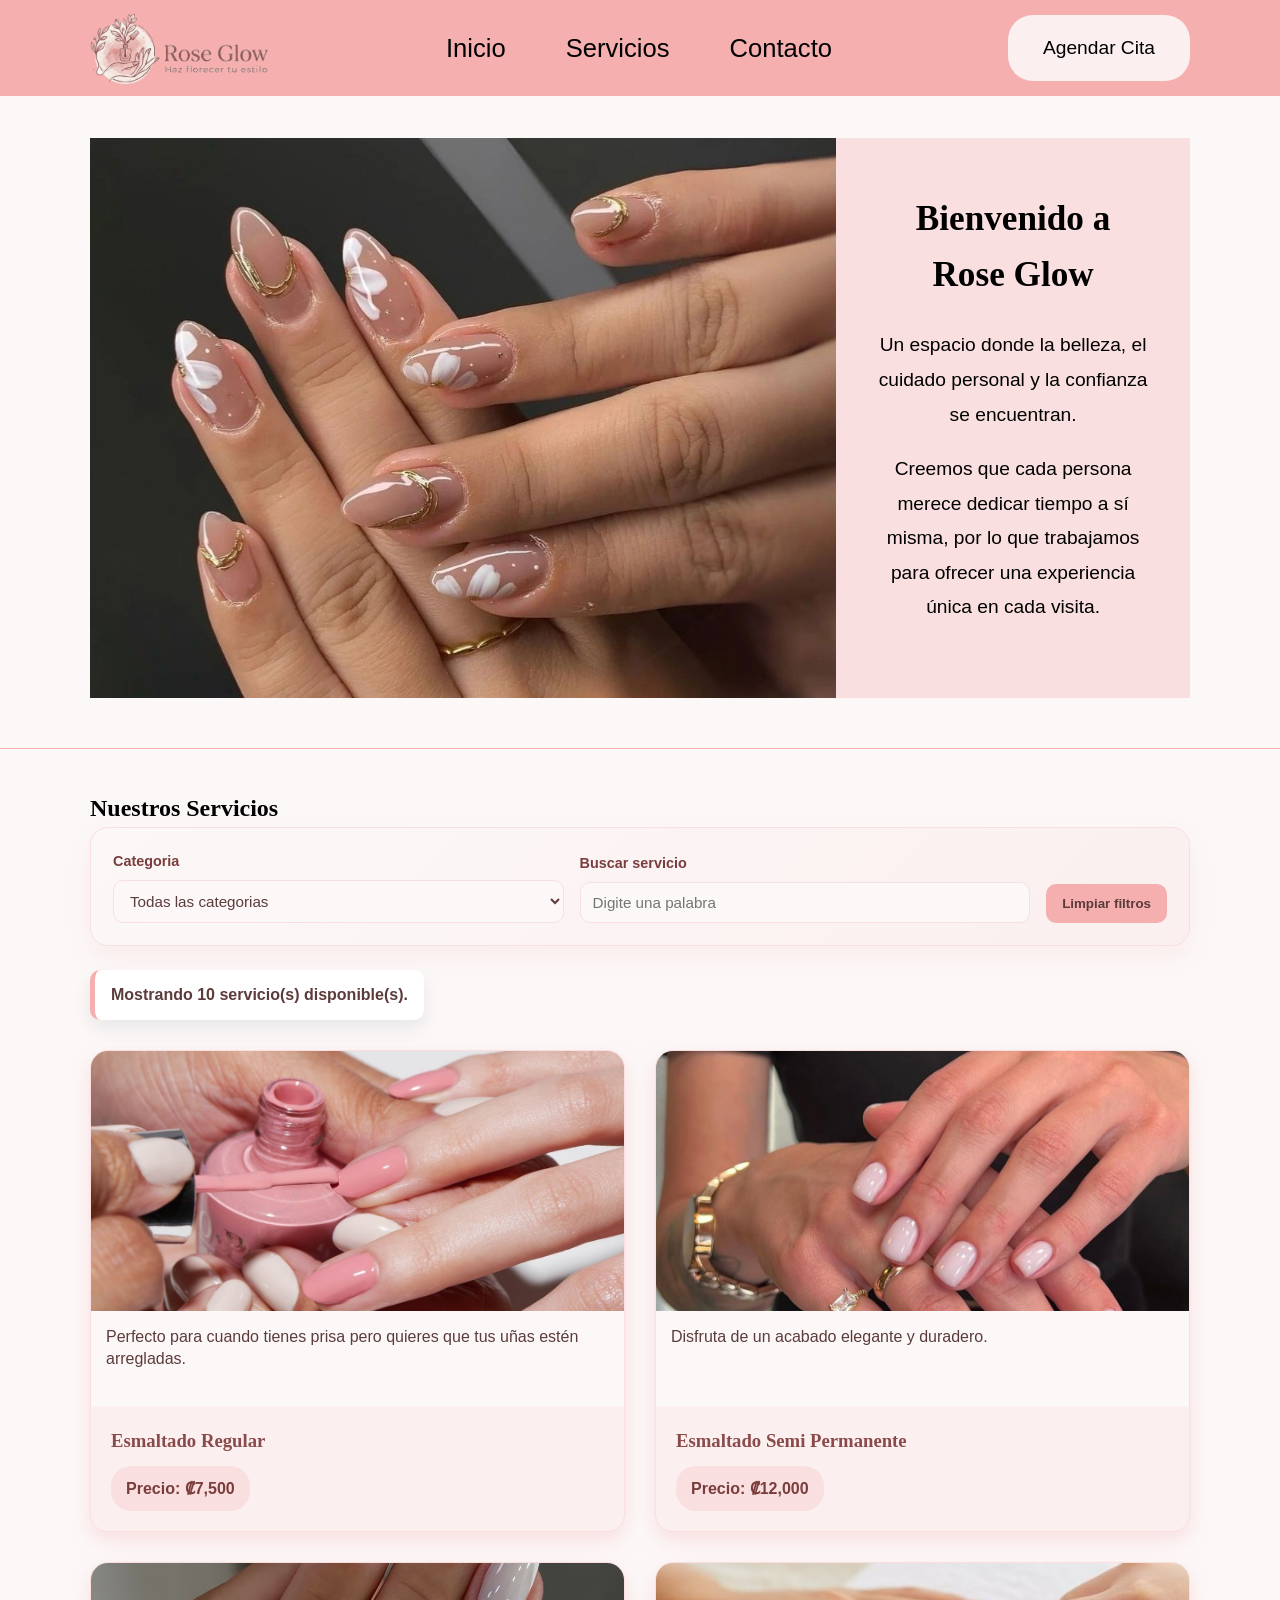
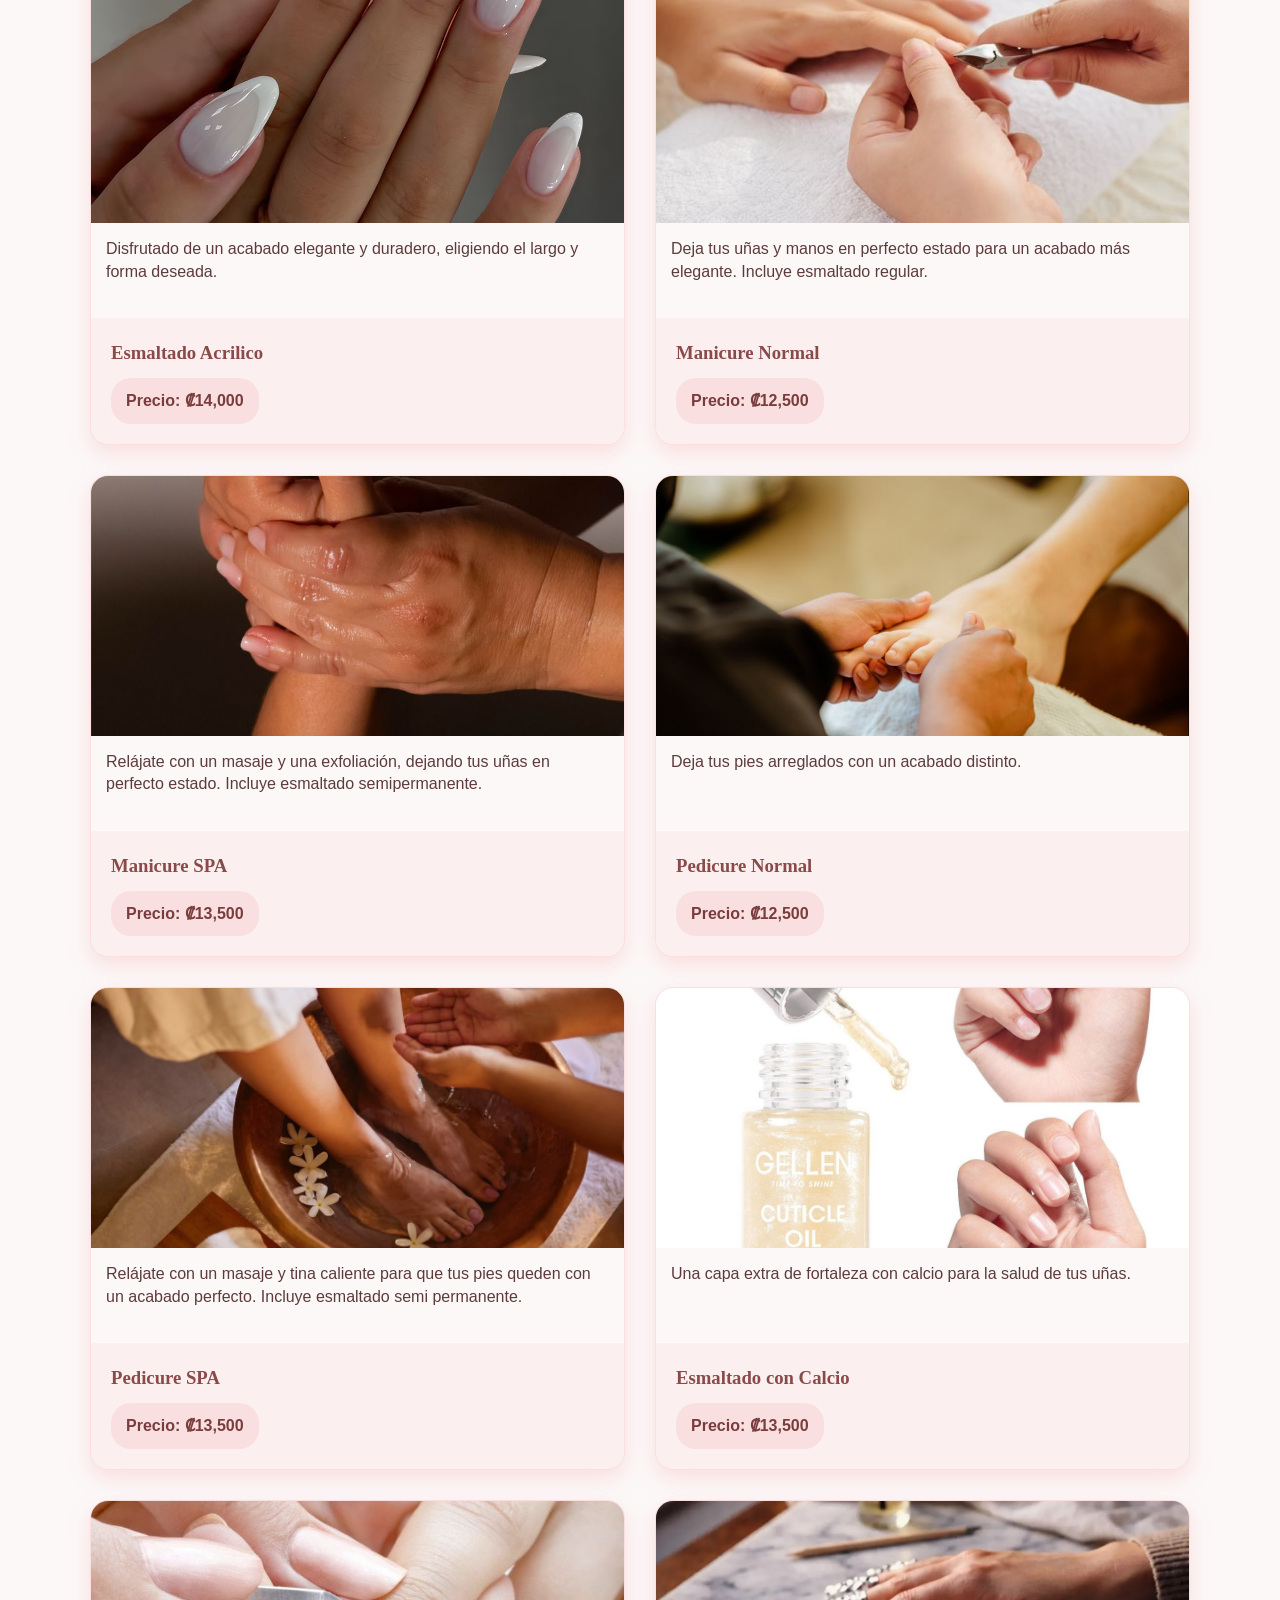
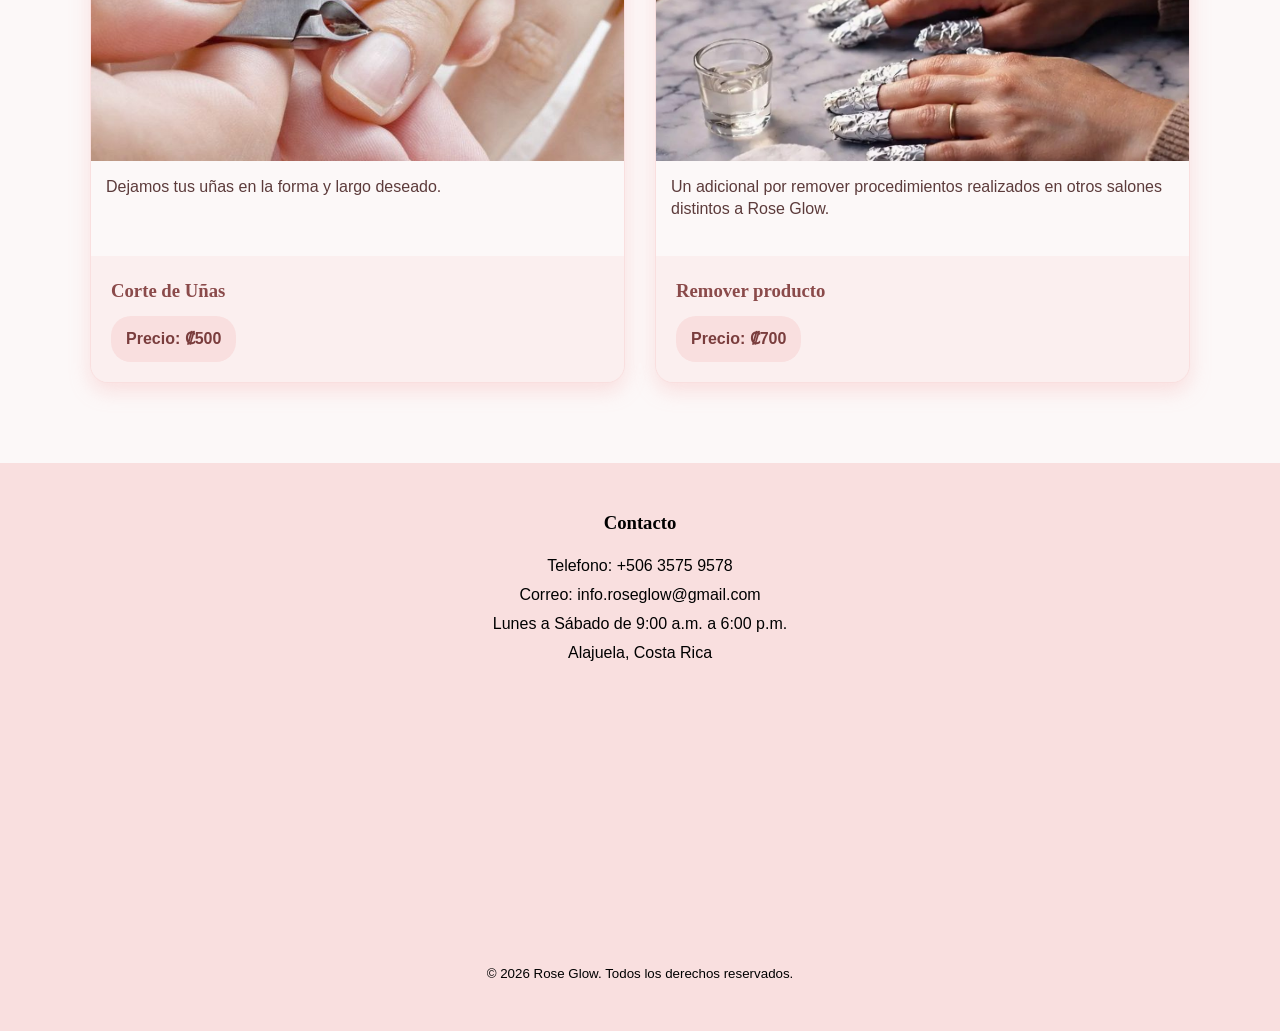
==== commit 97882d7d: "Implementacion de JSON, responsividad y carrusel" ====
--- a/index.html
+++ b/index.html
@@ -40,19 +40,14 @@
     <main>
         <section id="inicio" class="hero">
             <div class="container hero-content">
-                <figure class="hero-image">
-                    <img src="images/imagen hero.jpg" alt="Diseño de uñas">
-                </figure>
+                <div class="hero-carrusel">
+                    <img id="imagenCarrusel" src="images/hero1.jpg" alt="Imagen de carrusel">
+                </div>
                 <div class="hero-text">
-                    <h1>Bienvenido a Rose Glow</h1>
-                    <p>
-                        Un espacio donde la belleza, el cuidado personal y la confianza se encuentran.</p>
-                    <p>
-                        Creemos que cada persona merece dedicar tiempo a sí misma, por lo que trabajamos para ofrecer una
-                        experiencia única en cada visita.
-                    </p>
+                    <h1 id="tituloHero"></h1>
+                    <p id="textoHero1"></p>
+                    <p id="textoHero2"></p>
                 </div>
-
             </div>
         </section>
 
@@ -69,7 +64,10 @@
                             <option value="">Todas las categorias</option>
                         </select>
                     </div>
-
+                    <div class="filter-group">
+                                                <label for="busquedaServicio">Buscar servicio</label>
+                        <input type="text" id="busquedaServicio" placeholder="Digite una palabra">
+                    </div>
                     <button id="btnLimpiarFiltros" class="btn-clear">
                         Limpiar filtros
                     </button>
@@ -108,7 +106,9 @@
             <small>&copy; 2026 Rose Glow. Todos los derechos reservados.</small>
         </p>
     </footer>
+    <script src="js/jsonLoader.js"></script>
     <script src="js/servicios.js"></script>
+    <script src="js/hero.js"></script>
 </body>
 
 </html>
--- a/css/styles.css
+++ b/css/styles.css
@@ -13,7 +13,7 @@
 }
 
 body {
-    font-family: Arial, Helvetica, sans-serif;
+    font-family: 'Trebuchet MS', sans-serif;
     background-color: #fcf8f8;
     color: #000;
     line-height: 1.6;
@@ -296,14 +296,14 @@
 ========================= */
 
 .filters-panel {
-    background-color: linear-gradient(135deg, #FCF8F8, #FBEFEF);
+    background: linear-gradient(135deg, #FCF8F8, #FBEFEF);
     border: 1px solid #F9DFDF;
     border-radius: 18px;
     padding: 22px;
     margin-bottom: 24px;
 
     display: grid;
-    grid-template-columns: repeat(4, 1fr);
+    grid-template-columns: 1fr 1fr auto;
     gap: 16px;
     align-items: end;
 
@@ -322,7 +322,8 @@
     font-size: 0.9rem;
 }
 
-.filter-group select {
+.filter-group select,
+            input {
     width: 100%;
     border: 1px solid #F9DFDF;
     background-color: #fcf8f8;
@@ -333,11 +334,13 @@
     transition: 0.3s;
 }
 
-.filter-group select:hover {
+.filter-group select:hover 
+            input:hover {
     border-color: #f5afaf;
 }
 
-.filter-group select:focus {
+.filter-group select:focus 
+            input:focus {
     outline: none;
     border-color: #F5AFAF;
     box-shadow: 0 0 0 3px rgba(245, 175, 175, 0.25);
@@ -499,4 +502,20 @@
     .hero-text h1 {
         font-size: 1.75rem;
     }
+}
+
+/* =========================
+Fuentes
+========================= */
+
+h1, h2, h3 {
+    font-family: Georgia, serif;
+}
+
+button,
+input,
+select,
+textarea,
+a {
+    font-family: 'Trebuchet MS', sans-serif;
 }
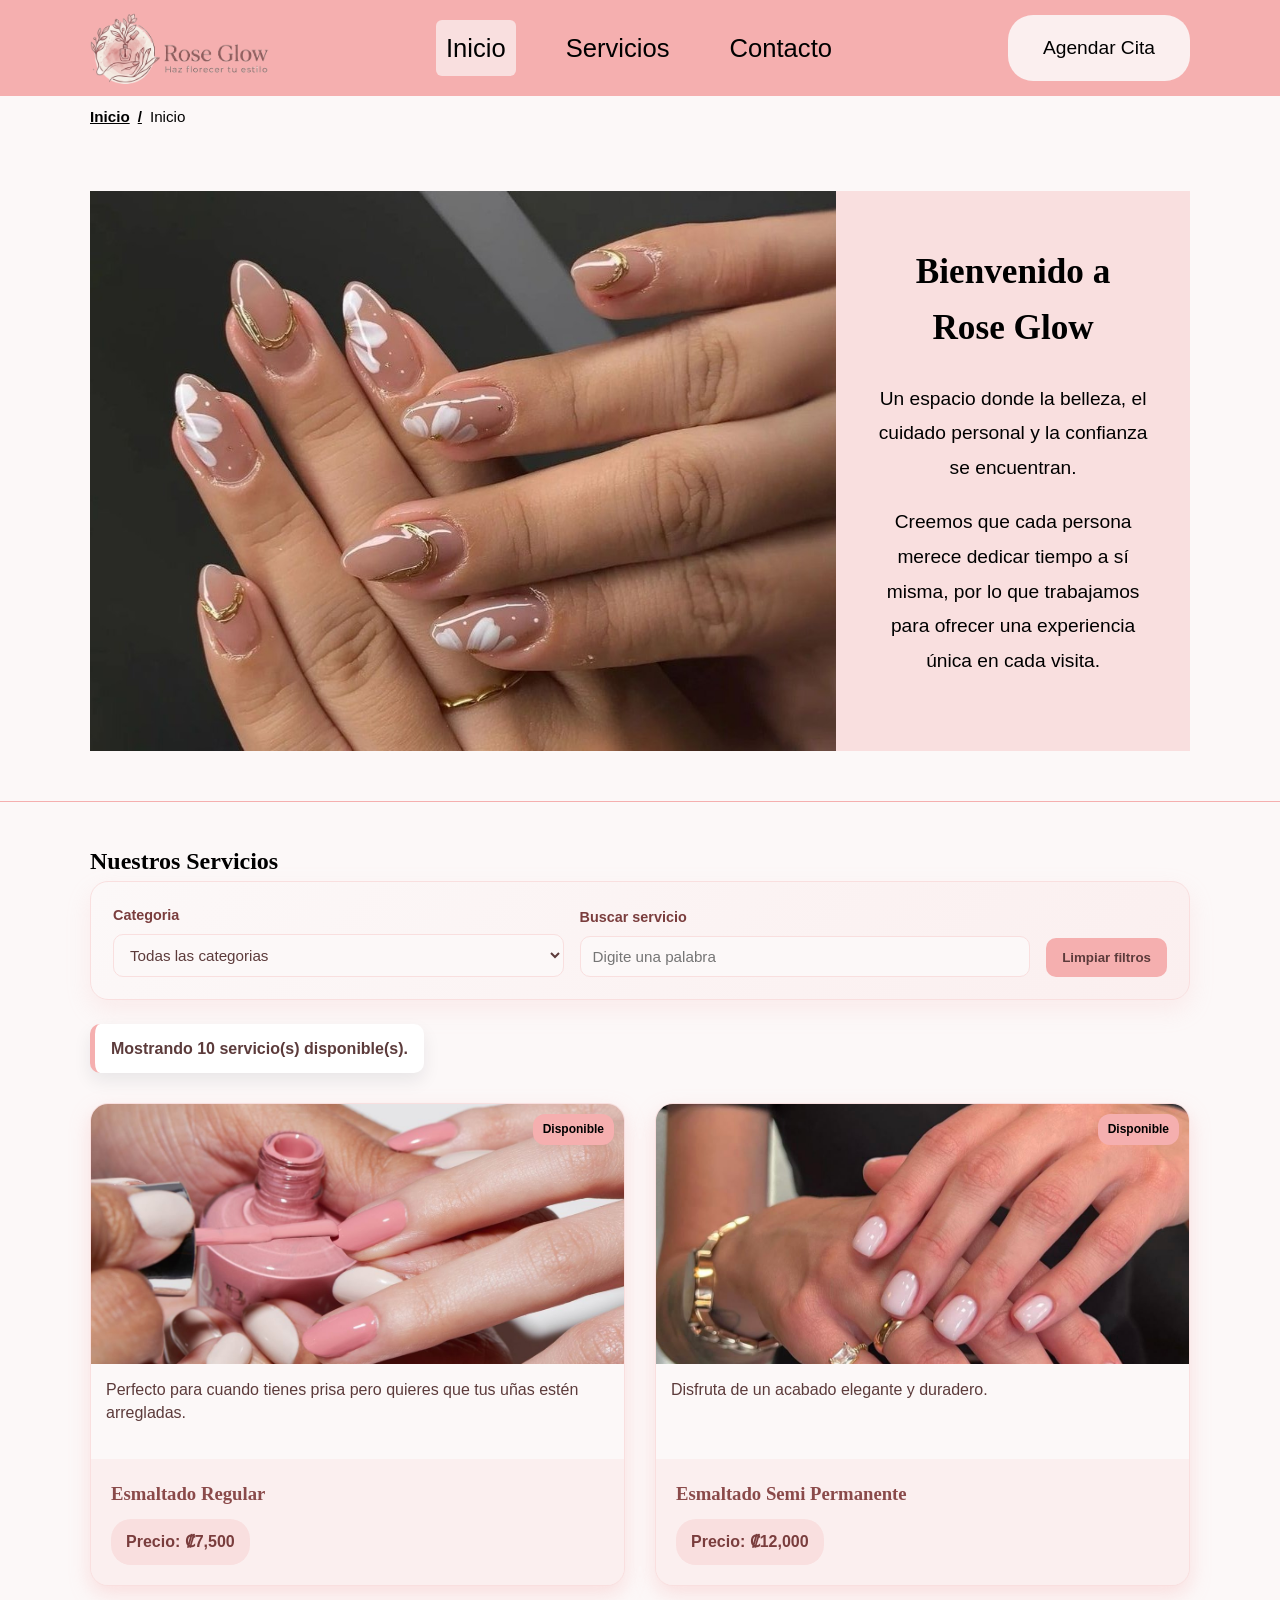
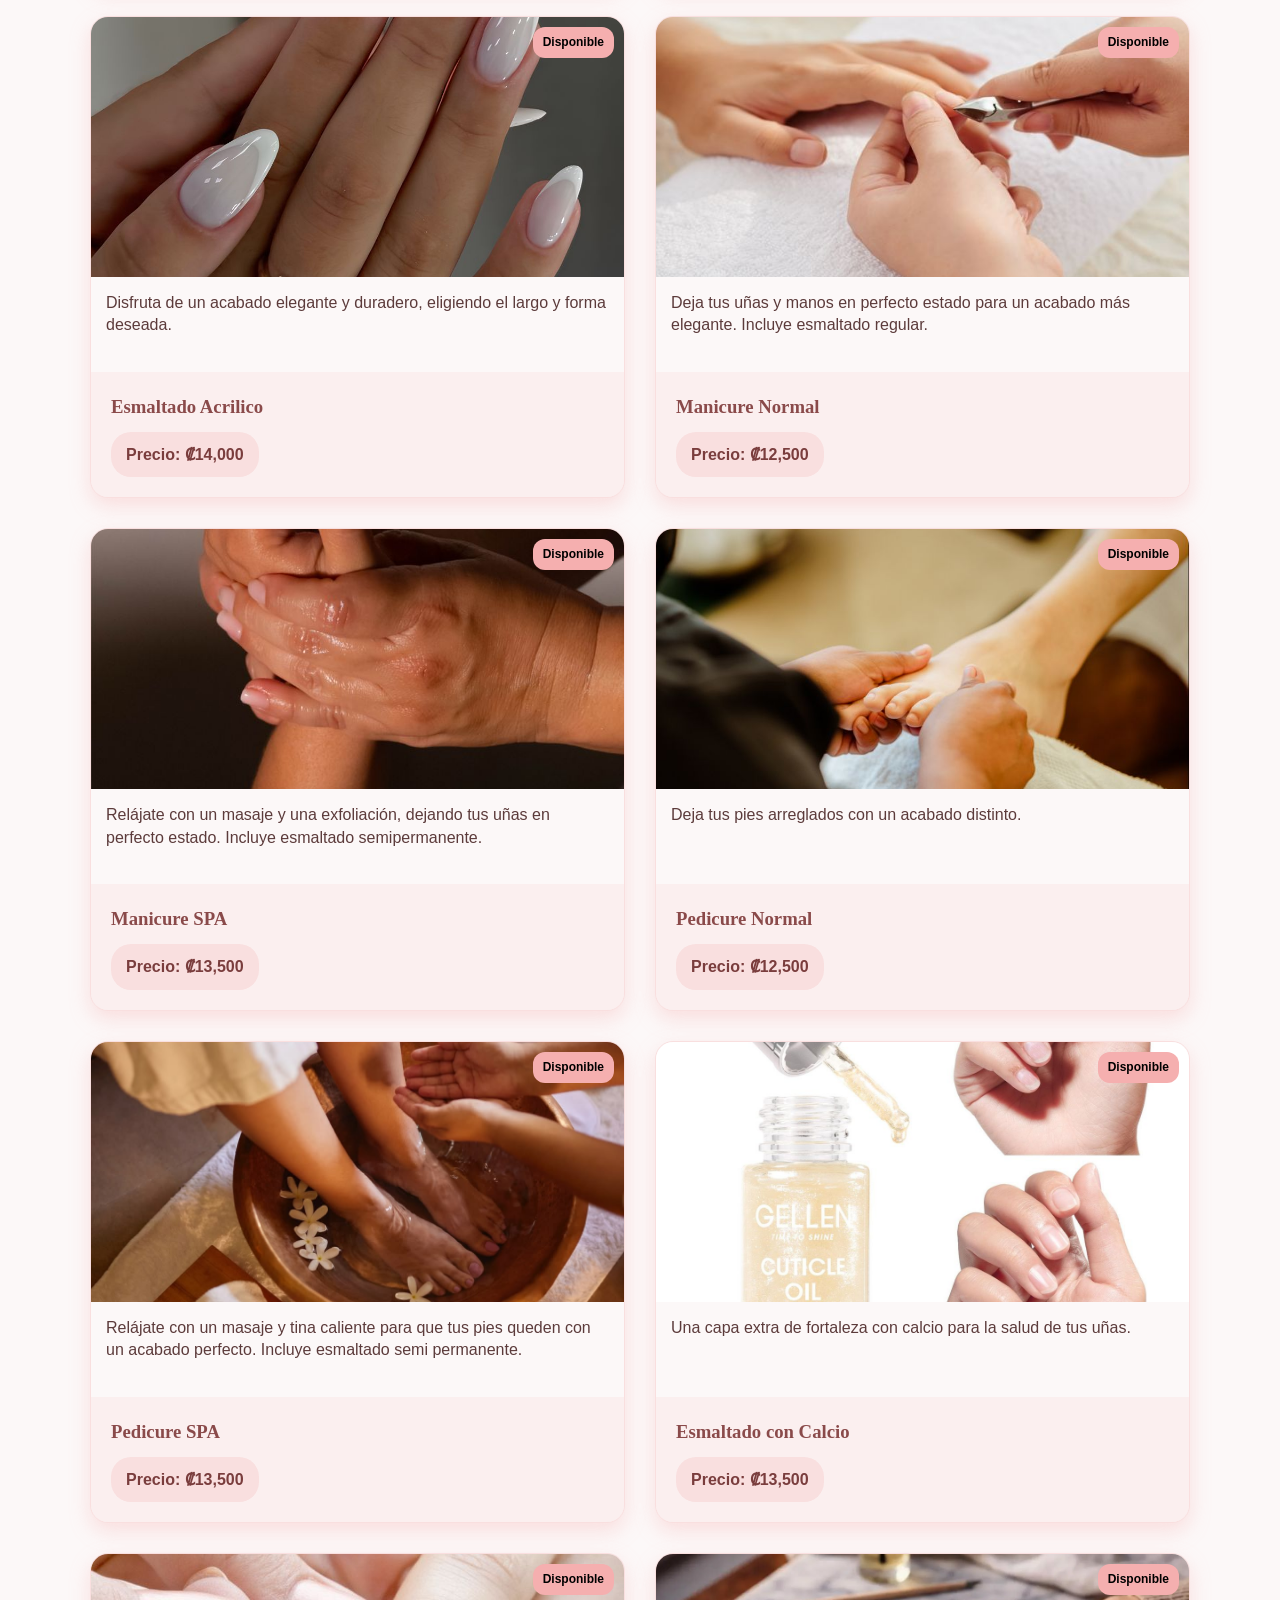
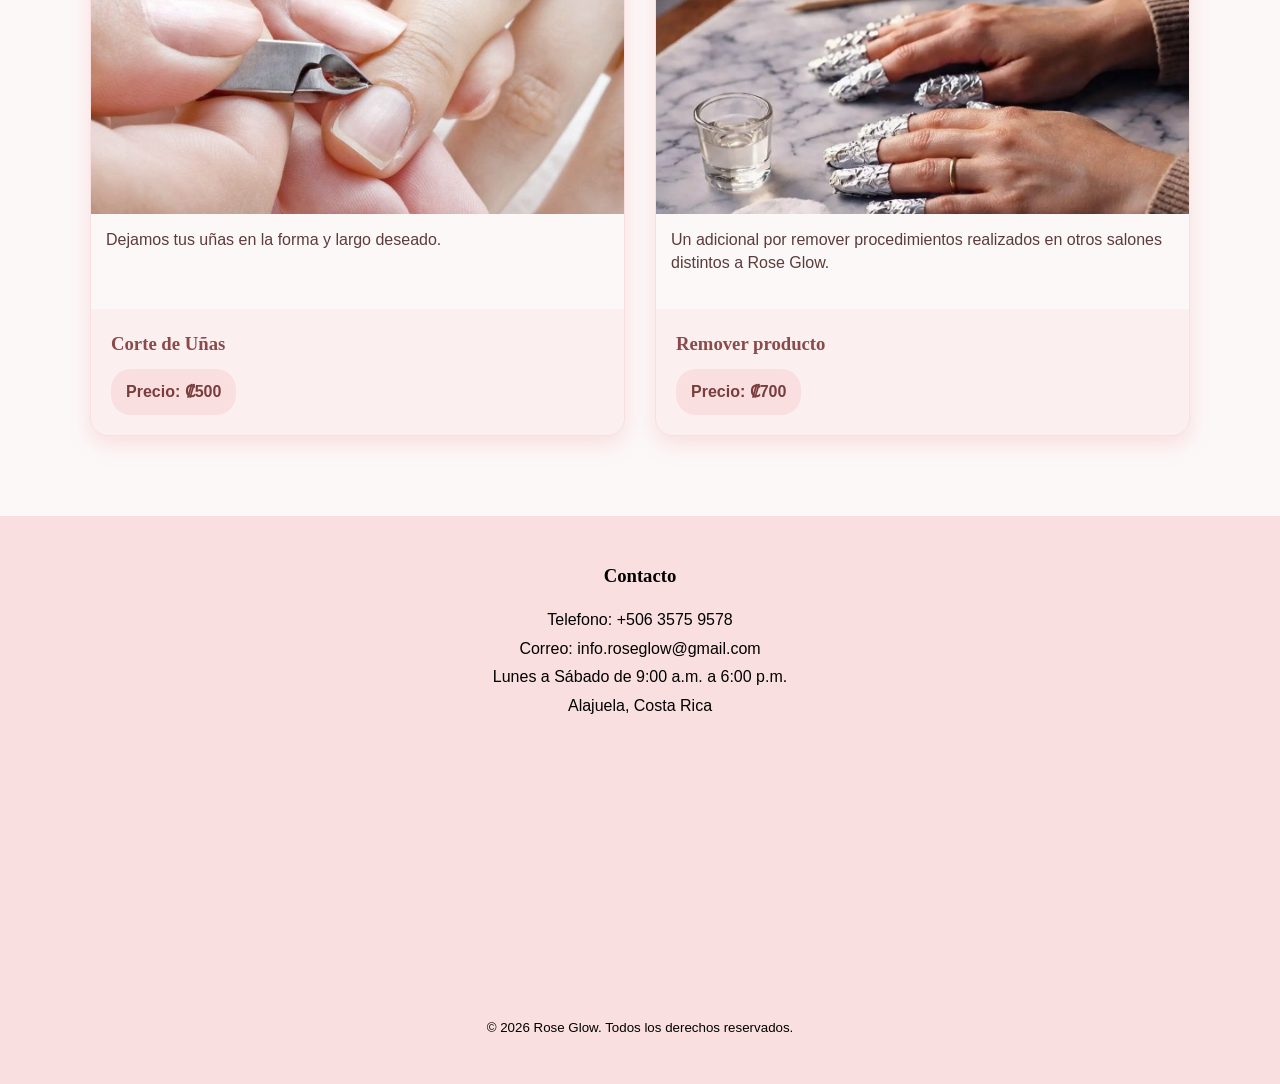
==== commit ed3c8082: "Arreglos en pagina Agendar" ====
--- a/index.html
+++ b/index.html
@@ -29,7 +29,7 @@
             <!-- Navegación principal -->
             <nav class="main-nav">
                 <ul>
-                    <li><a href="index.html">Inicio</a></li>
+                    <li><a href="index.html" class="active-link">Inicio</a></li>
                     <li><a href="#servicios">Servicios</a></li>
                     <li><a href="#contacto">Contacto</a></li>
                 </ul>
@@ -37,6 +37,14 @@
             <a href="agendar.html" class="btn-agendar">Agendar Cita</a>
         </div>
     </header>
+    <!-- Ubicacion actual -->
+    <nav class="breadcrumb" aria-label="Ubicación actual">
+        <div class="container">
+            <a href="index.html">Inicio</a>
+            <span>Inicio</span>
+        </div>
+    </nav>
+    <!-- Contenido principal -->
     <main>
         <section id="inicio" class="hero">
             <div class="container hero-content">
@@ -65,7 +73,7 @@
                         </select>
                     </div>
                     <div class="filter-group">
-                                                <label for="busquedaServicio">Buscar servicio</label>
+                        <label for="busquedaServicio">Buscar servicio</label>
                         <input type="text" id="busquedaServicio" placeholder="Digite una palabra">
                     </div>
                     <button id="btnLimpiarFiltros" class="btn-clear">
--- a/css/styles.css
+++ b/css/styles.css
@@ -41,7 +41,7 @@
 Header
 ========================= */
 
-.site-header{
+.site-header {
     background-color: #f5afaf;
     padding: 3px 0;
 
@@ -53,14 +53,14 @@
     z-index: 1000;
 }
 
-.header-content{
+.header-content {
     display: flex;
     align-items: center;
     justify-content: space-between;
     min-height: 90px;
 }
 
-.logo{
+.logo {
     width: 180px;
     height: auto;
 }
@@ -108,7 +108,8 @@
     padding: 8px 10px;
     border-radius: 6px;
     display: inline-block;
-    transition: 0.3s; /* Cambio de color mas suave */
+    transition: 0.3s;
+    /* Cambio de color mas suave */
 }
 
 .main-nav a:hover {
@@ -181,7 +182,8 @@
     border-radius: 25px;
     font-size: 1.2rem;
     text-decoration: none;
-    transition: 0.3s; /* Cambio de color mas suave */
+    transition: 0.3s;
+    /* Cambio de color mas suave */
 
     /* Se centra el texto del boton cuando se hace mas pequeña la pantalla*/
     display: flex;
@@ -218,6 +220,52 @@
     margin-top: 15px;
     border: none;
     border-radius: 10px;
+}
+
+/* =========================
+UX: NAVEGACIÓN ACTIVA
+========================= */
+
+/*  Indica visualmente la página actual */
+.main-nav a.active-link {
+    background-color: #F9DFDF;
+    color: #000;
+    border-radius: 6px;
+}
+
+/* =========================
+UX: UBICACIÓN ACTUAL
+========================= */
+
+/*  Breadcrumb muestra dónde está el usuario */
+.breadcrumb {
+    margin-top: 5px;
+    background-color: #FCF8F8;
+    padding: 12px 0;
+}
+
+/*  Distribución simple de ruta */
+.breadcrumb .container {
+    display: flex;
+    gap: 8px;
+    align-items: center;
+    font-size: 0.95rem;
+}
+
+/*  Separador visual sin agregar texto extra al HTML */
+.breadcrumb a::after {
+    content: "/";
+    margin-left: 8px;
+    color: black;
+}
+
+.breadcrumb a {
+    color: black;
+    font-weight: bold;
+}
+
+.breadcrumb span {
+    color: black;
 }
 
 /*======================
@@ -291,6 +339,23 @@
     font-weight: bold;
 }
 
+.badge-estado {
+    position: absolute;
+    top: 10px;
+    right: 10px;
+    background-color: #F5AFAF;
+    color: black;
+    padding: 6px 10px;
+    border-radius: 12px;
+    font-size: 0.75rem;
+    font-weight: bold;
+    z-index: 5;
+}
+
+.servicios-card figure {
+    position: relative;
+}
+
 /* =========================
 Filtros y busqueda
 ========================= */
@@ -323,7 +388,7 @@
 }
 
 .filter-group select,
-            input {
+.filter-group input {
     width: 100%;
     border: 1px solid #F9DFDF;
     background-color: #fcf8f8;
@@ -334,13 +399,11 @@
     transition: 0.3s;
 }
 
-.filter-group select:hover 
-            input:hover {
+.filter-group select:hover .filter-group input:hover {
     border-color: #f5afaf;
 }
 
-.filter-group select:focus 
-            input:focus {
+.filter-group select:focus .filter-group input:focus {
     outline: none;
     border-color: #F5AFAF;
     box-shadow: 0 0 0 3px rgba(245, 175, 175, 0.25);
@@ -508,7 +571,9 @@
 Fuentes
 ========================= */
 
-h1, h2, h3 {
+h1,
+h2,
+h3 {
     font-family: Georgia, serif;
 }
 
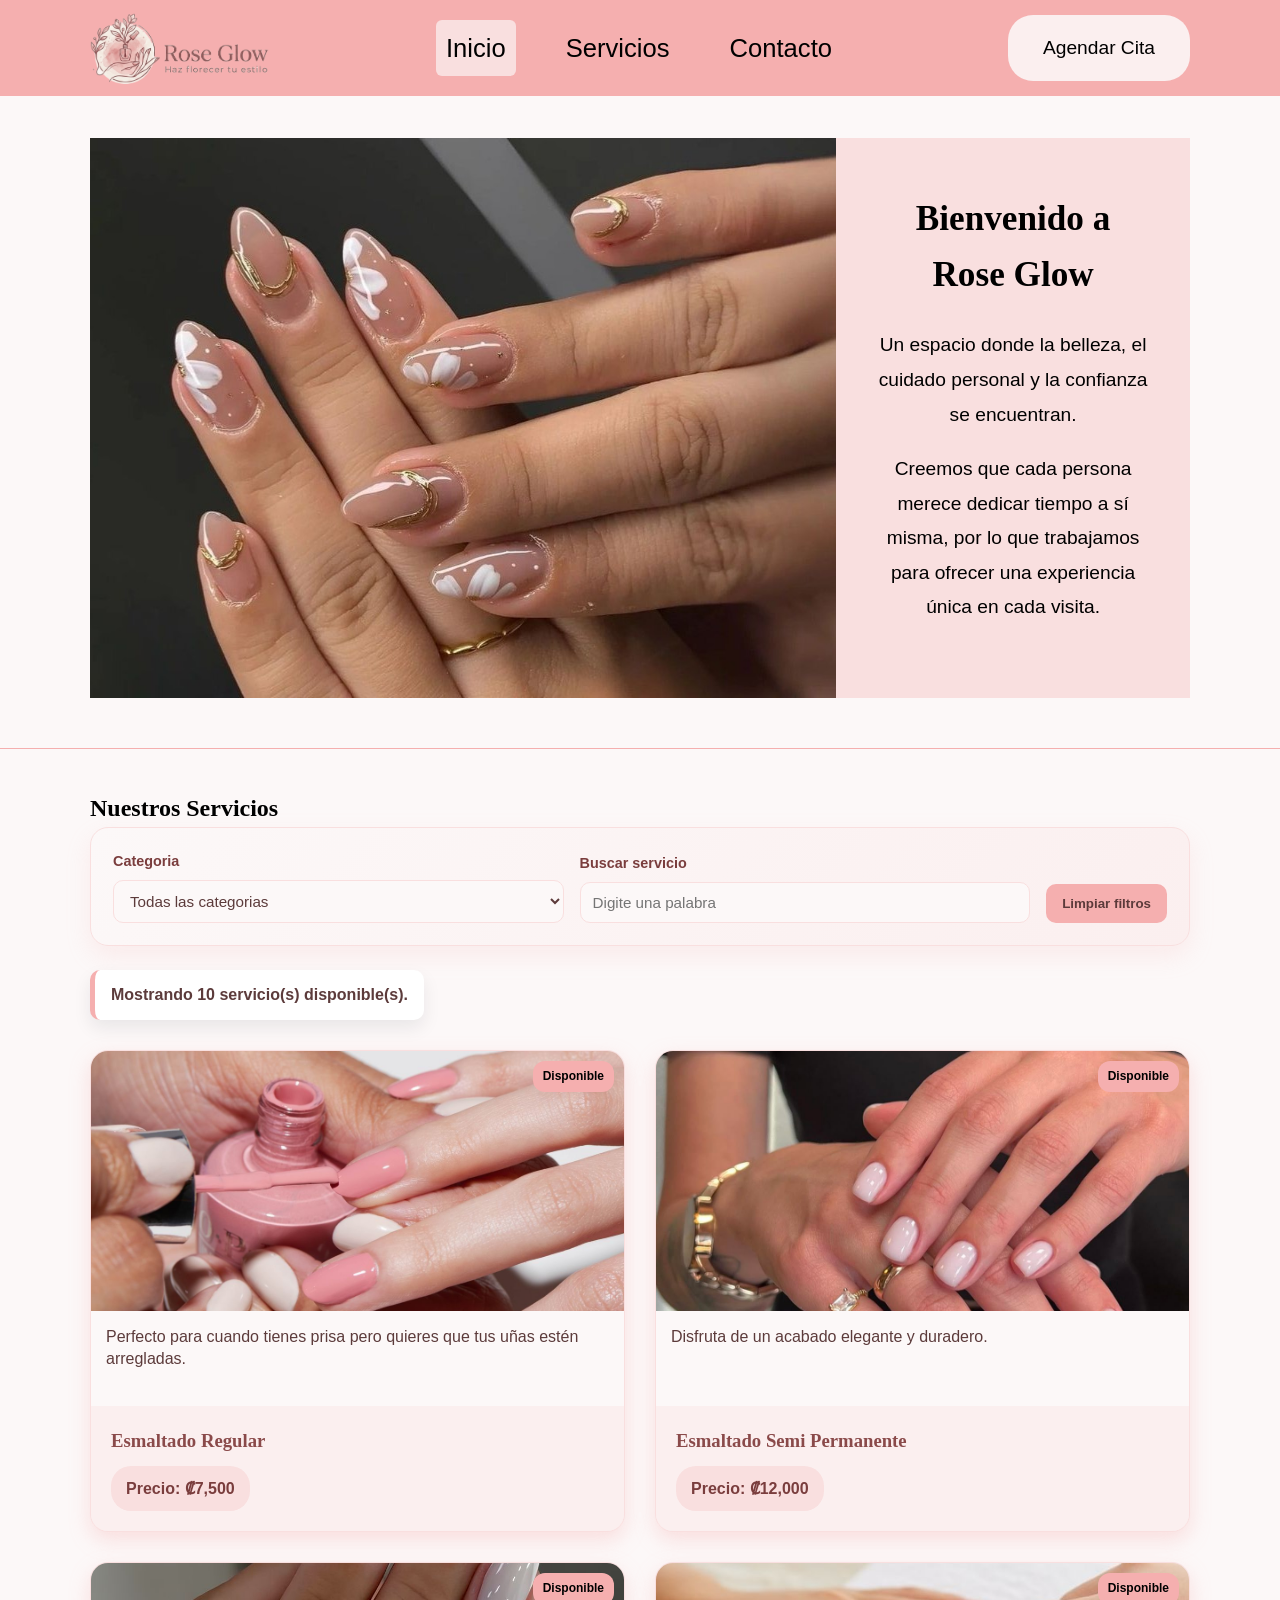
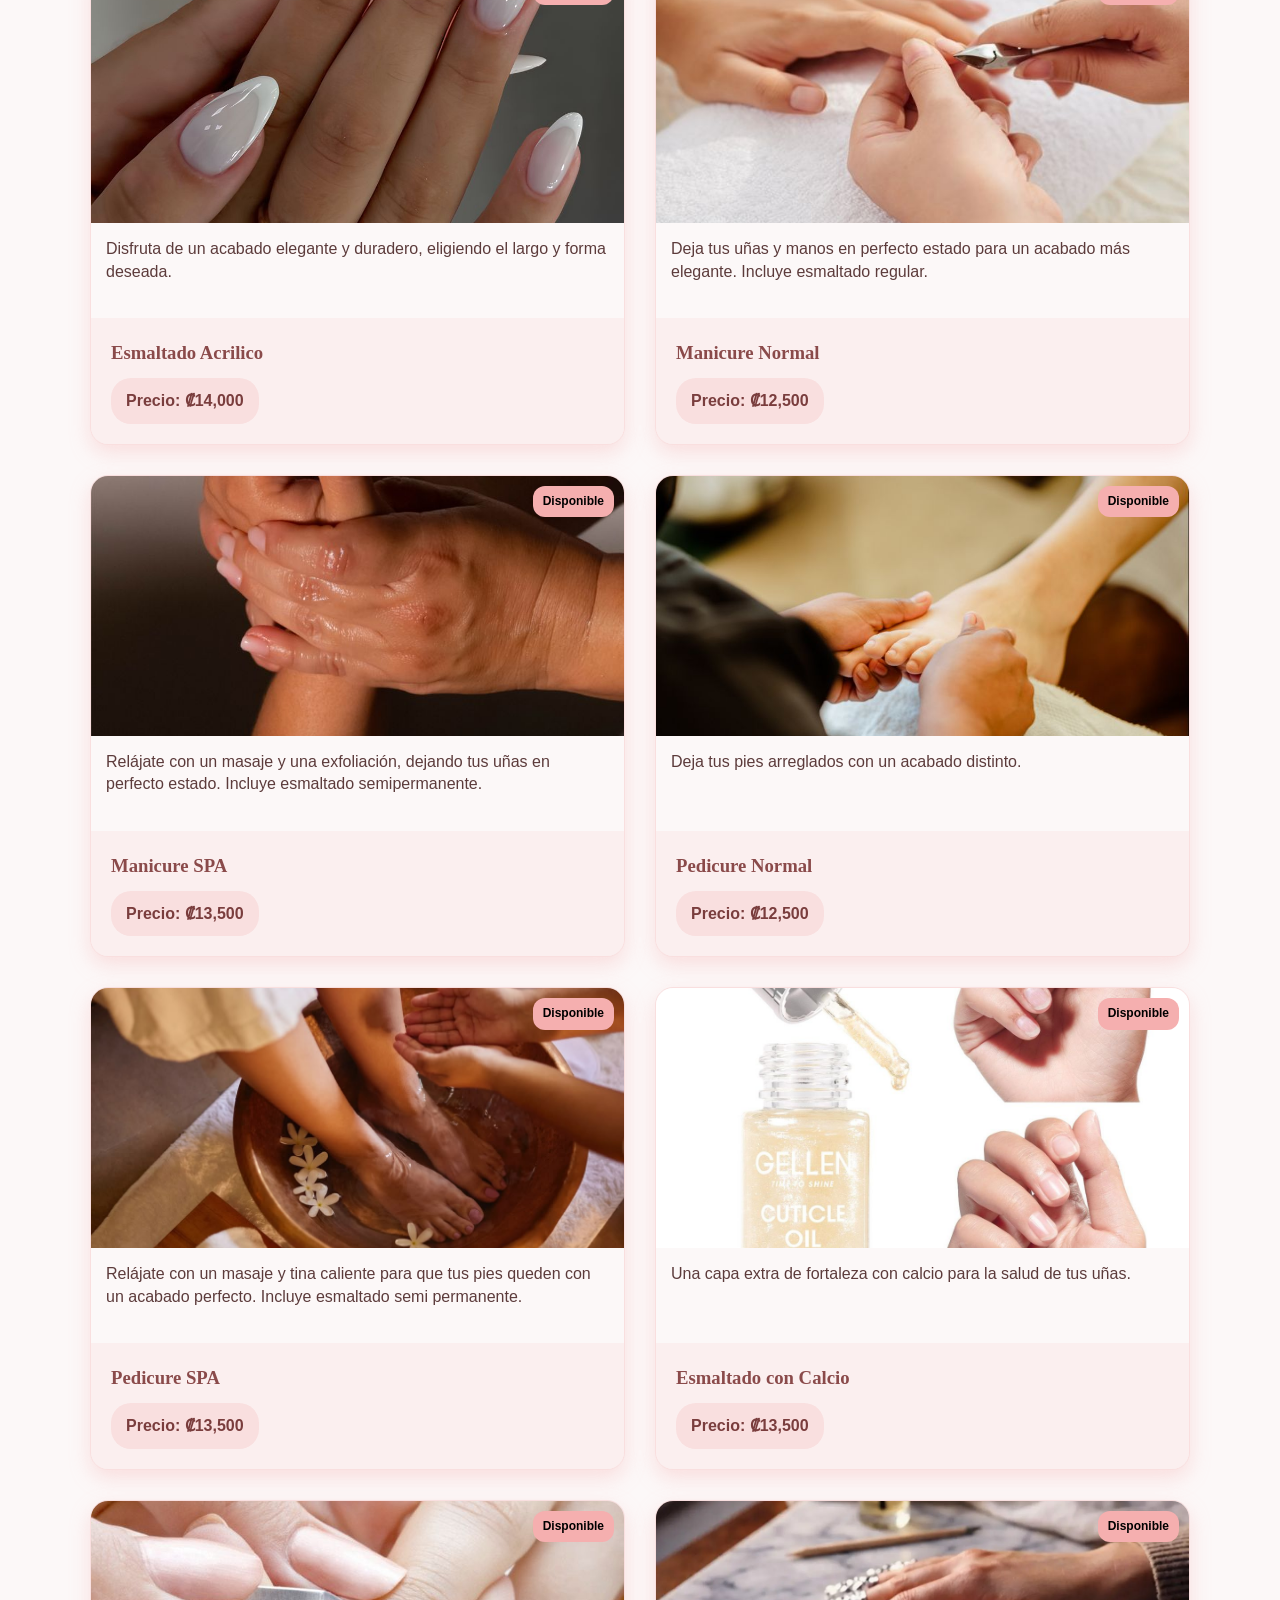
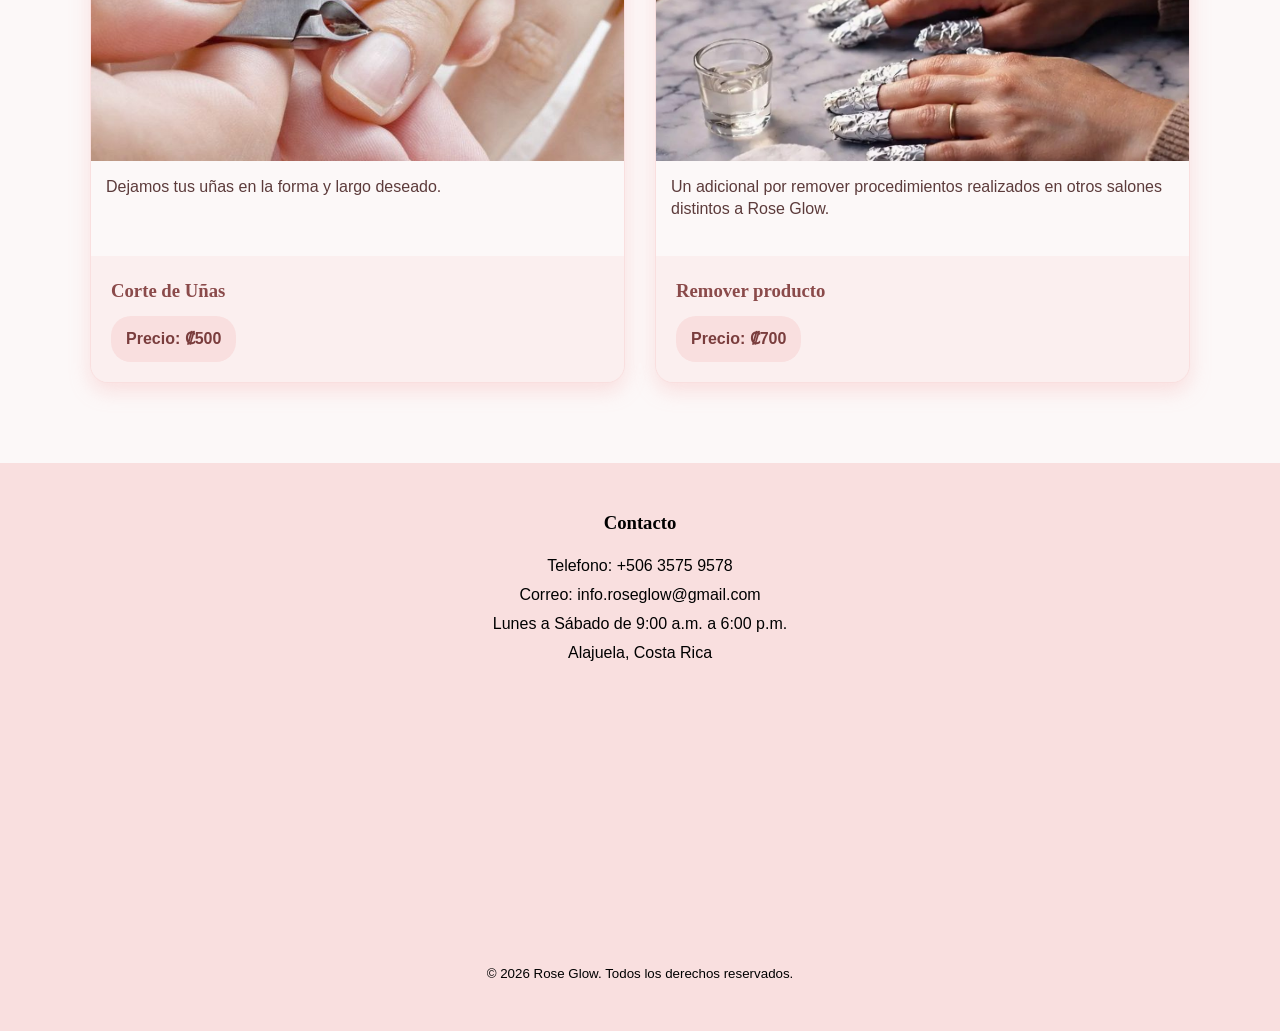
==== commit 816e0dfc: "Arreglos en el active link" ====
--- a/index.html
+++ b/index.html
@@ -29,7 +29,7 @@
             <!-- Navegación principal -->
             <nav class="main-nav">
                 <ul>
-                    <li><a href="index.html" class="active-link">Inicio</a></li>
+                    <li><a href=#inicio class="active-link">Inicio</a></li>
                     <li><a href="#servicios">Servicios</a></li>
                     <li><a href="#contacto">Contacto</a></li>
                 </ul>
@@ -37,13 +37,7 @@
             <a href="agendar.html" class="btn-agendar">Agendar Cita</a>
         </div>
     </header>
-    <!-- Ubicacion actual -->
-    <nav class="breadcrumb" aria-label="Ubicación actual">
-        <div class="container">
-            <a href="index.html">Inicio</a>
-            <span>Inicio</span>
-        </div>
-    </nav>
+
     <!-- Contenido principal -->
     <main>
         <section id="inicio" class="hero">
@@ -117,6 +111,35 @@
     <script src="js/jsonLoader.js"></script>
     <script src="js/servicios.js"></script>
     <script src="js/hero.js"></script>
+    <script>
+        const sections = document.querySelectorAll("section, footer");
+        const navLinks = document.querySelectorAll(".main-nav a");
+
+        window.addEventListener("scroll", () => {
+            let current = "";
+
+            sections.forEach(section => {
+                const sectionTop = section.offsetTop - 150;
+
+                if (window.scrollY >= sectionTop) {
+                    current = section.getAttribute("id");
+                }
+            });
+
+            // Si el usuario llego al final de la pagina, marca Contacto
+            if (window.innerHeight + window.scrollY >= document.body.offsetHeight - 5) {
+                current = "contacto";
+            }
+
+            navLinks.forEach(link => {
+                link.classList.remove("active-link");
+
+                if (link.getAttribute("href") === `#${current}`) {
+                    link.classList.add("active-link");
+                }
+            });
+        });
+    </script>
 </body>
 
 </html>
--- a/css/styles.css
+++ b/css/styles.css
@@ -237,36 +237,7 @@
 UX: UBICACIÓN ACTUAL
 ========================= */
 
-/*  Breadcrumb muestra dónde está el usuario */
-.breadcrumb {
-    margin-top: 5px;
-    background-color: #FCF8F8;
-    padding: 12px 0;
-}
-
-/*  Distribución simple de ruta */
-.breadcrumb .container {
-    display: flex;
-    gap: 8px;
-    align-items: center;
-    font-size: 0.95rem;
-}
-
-/*  Separador visual sin agregar texto extra al HTML */
-.breadcrumb a::after {
-    content: "/";
-    margin-left: 8px;
-    color: black;
-}
-
-.breadcrumb a {
-    color: black;
-    font-weight: bold;
-}
-
-.breadcrumb span {
-    color: black;
-}
+
 
 /*======================
 Servicios
